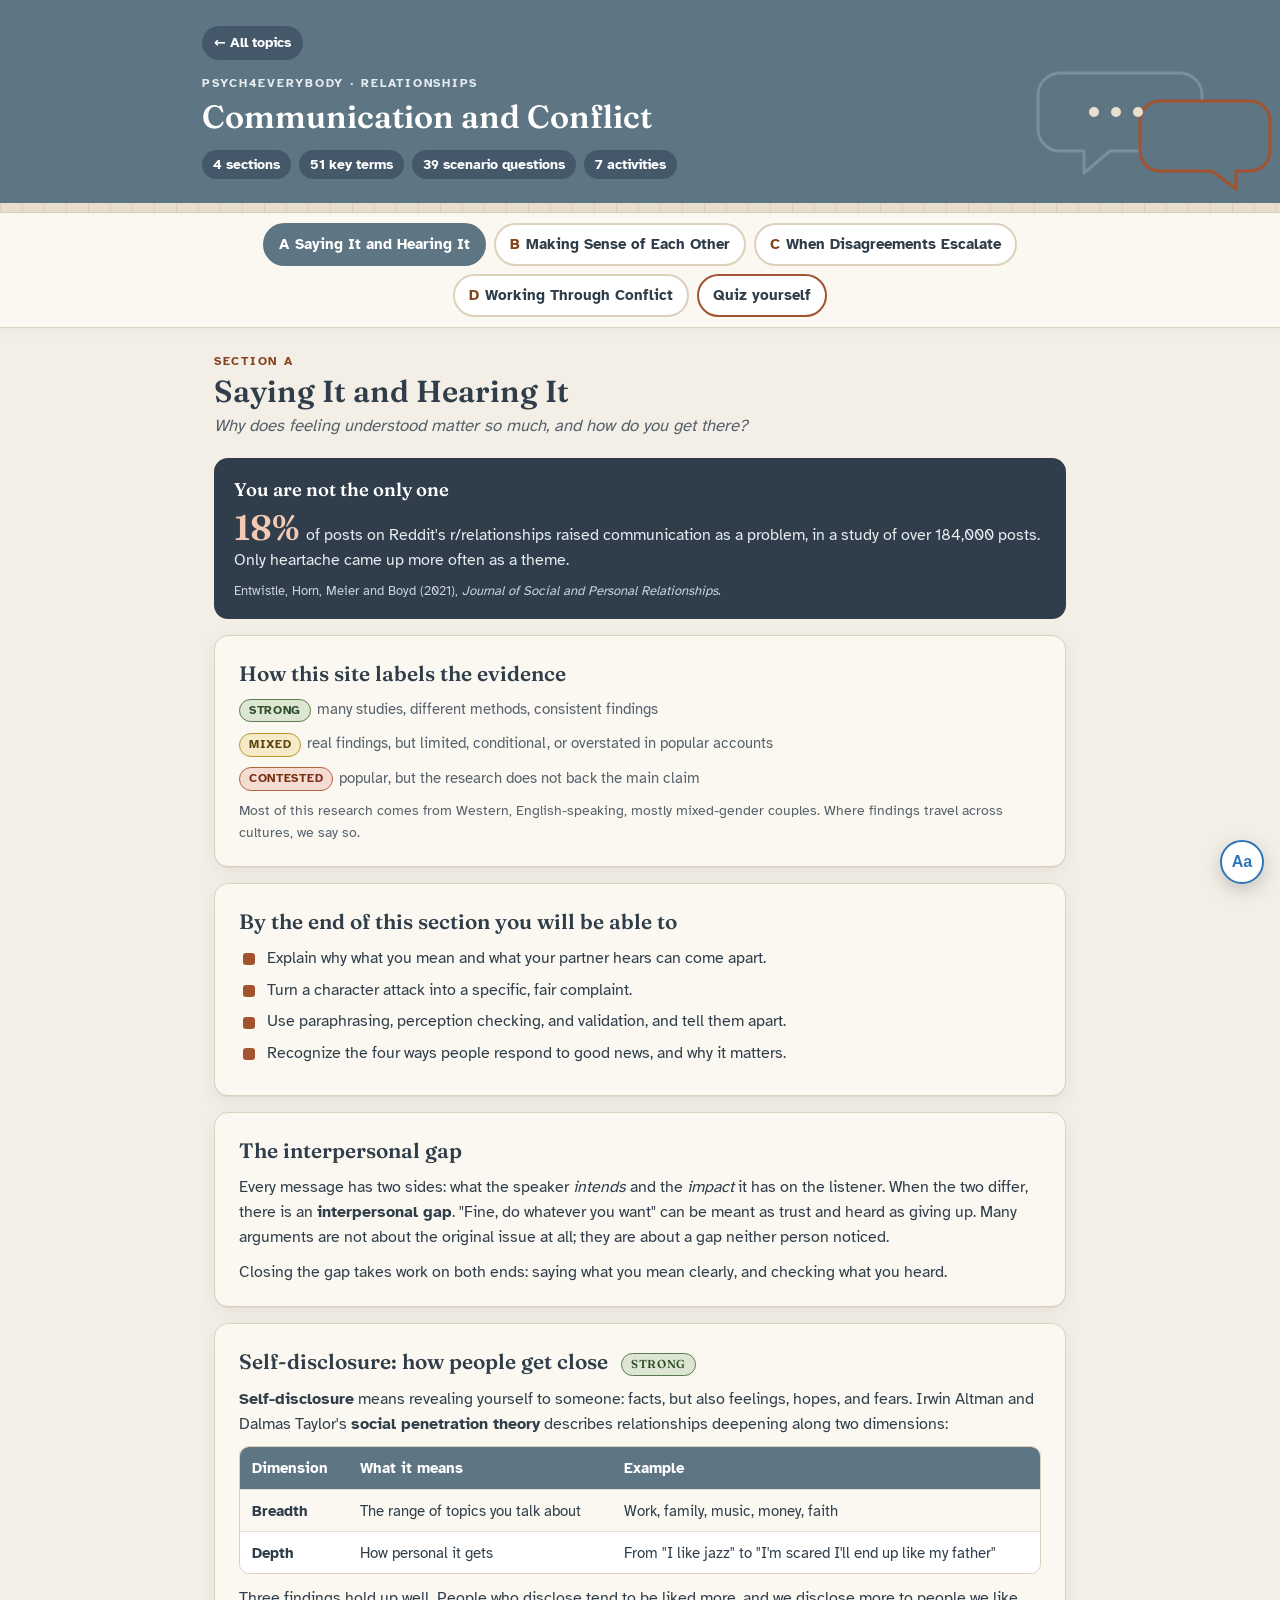
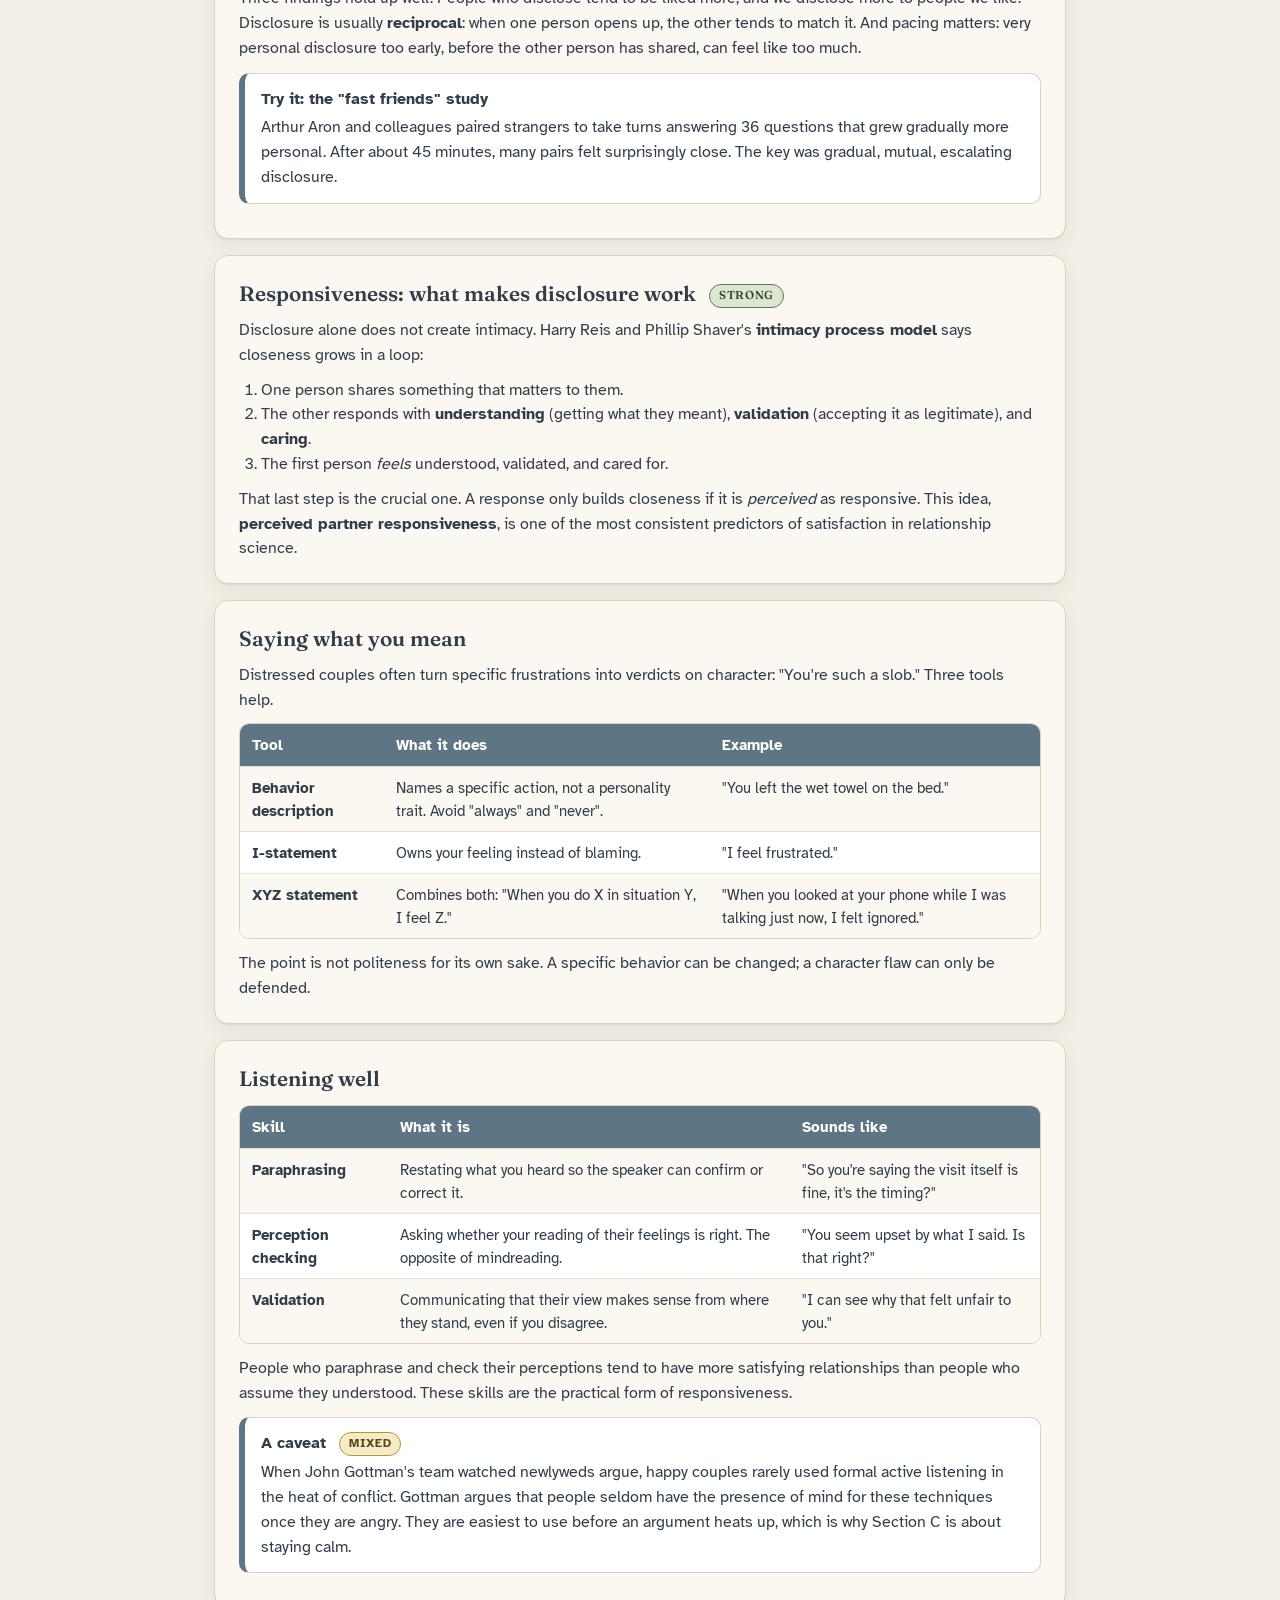
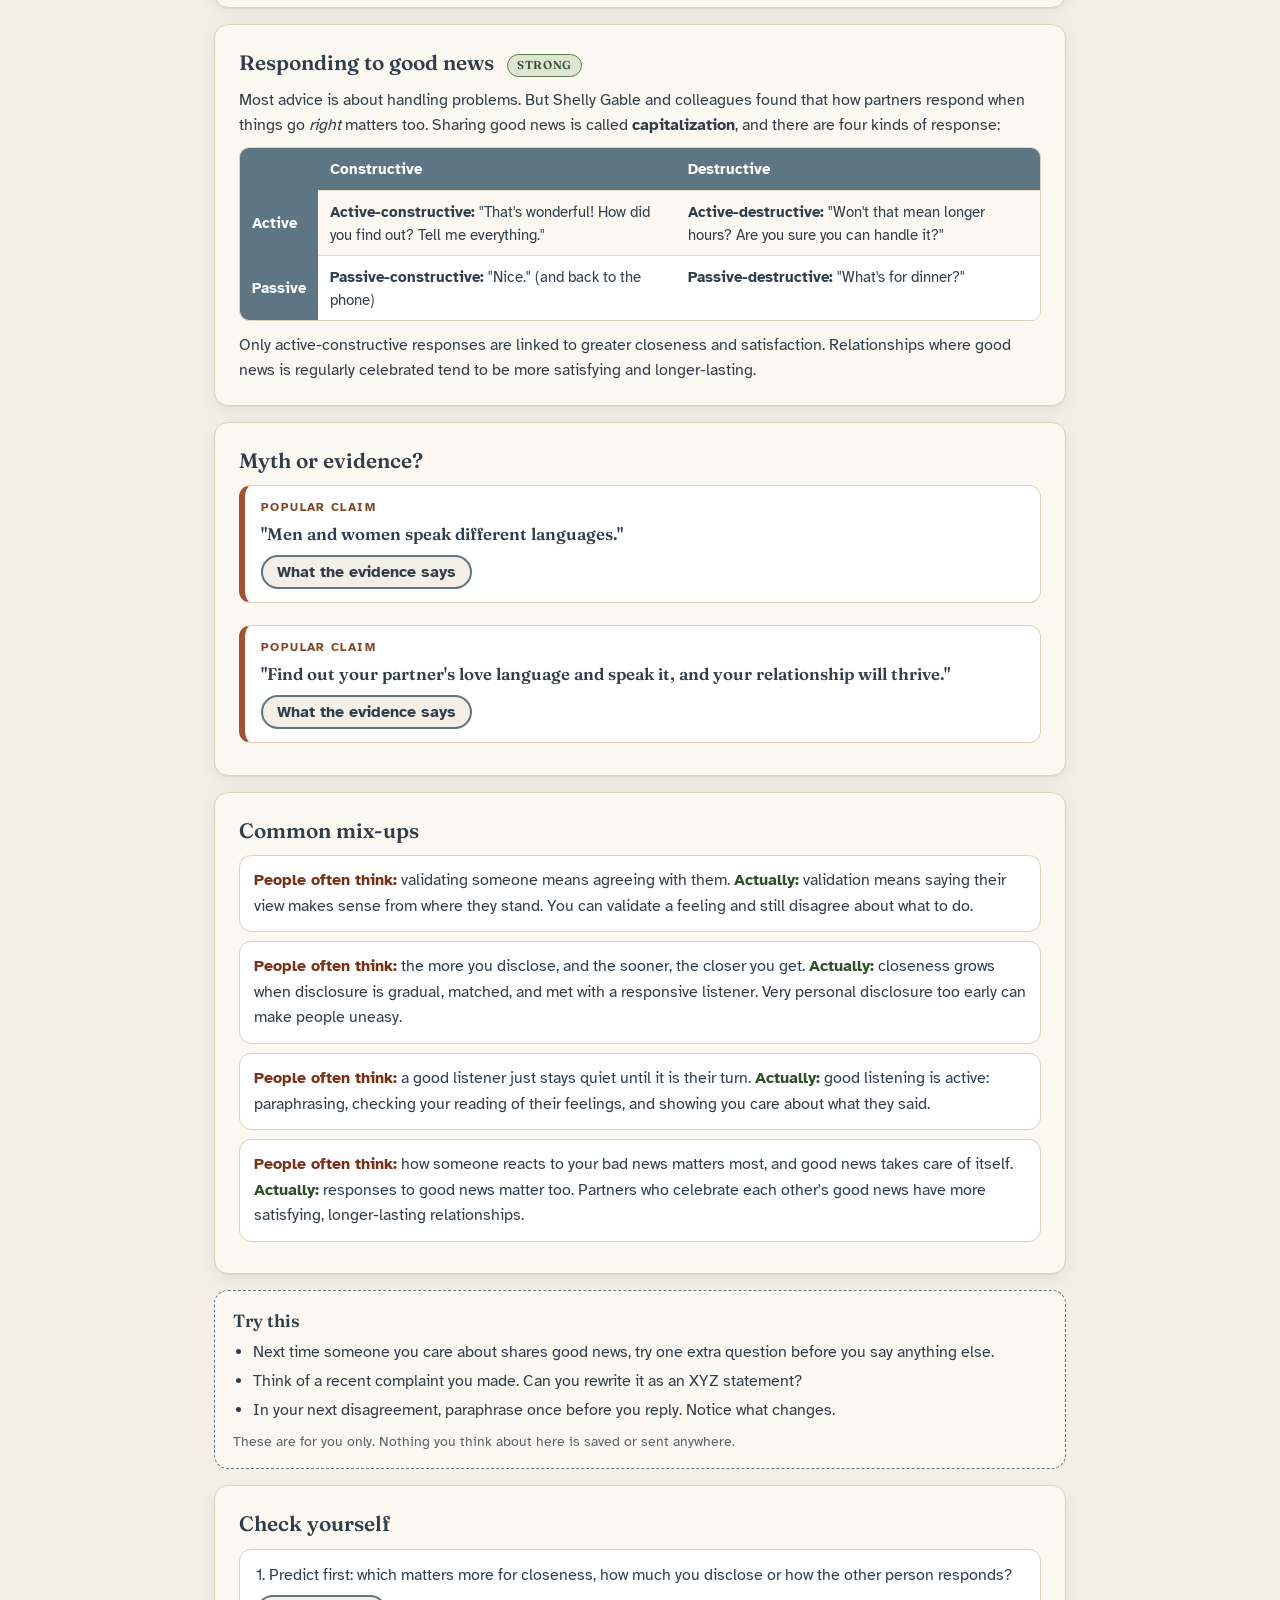
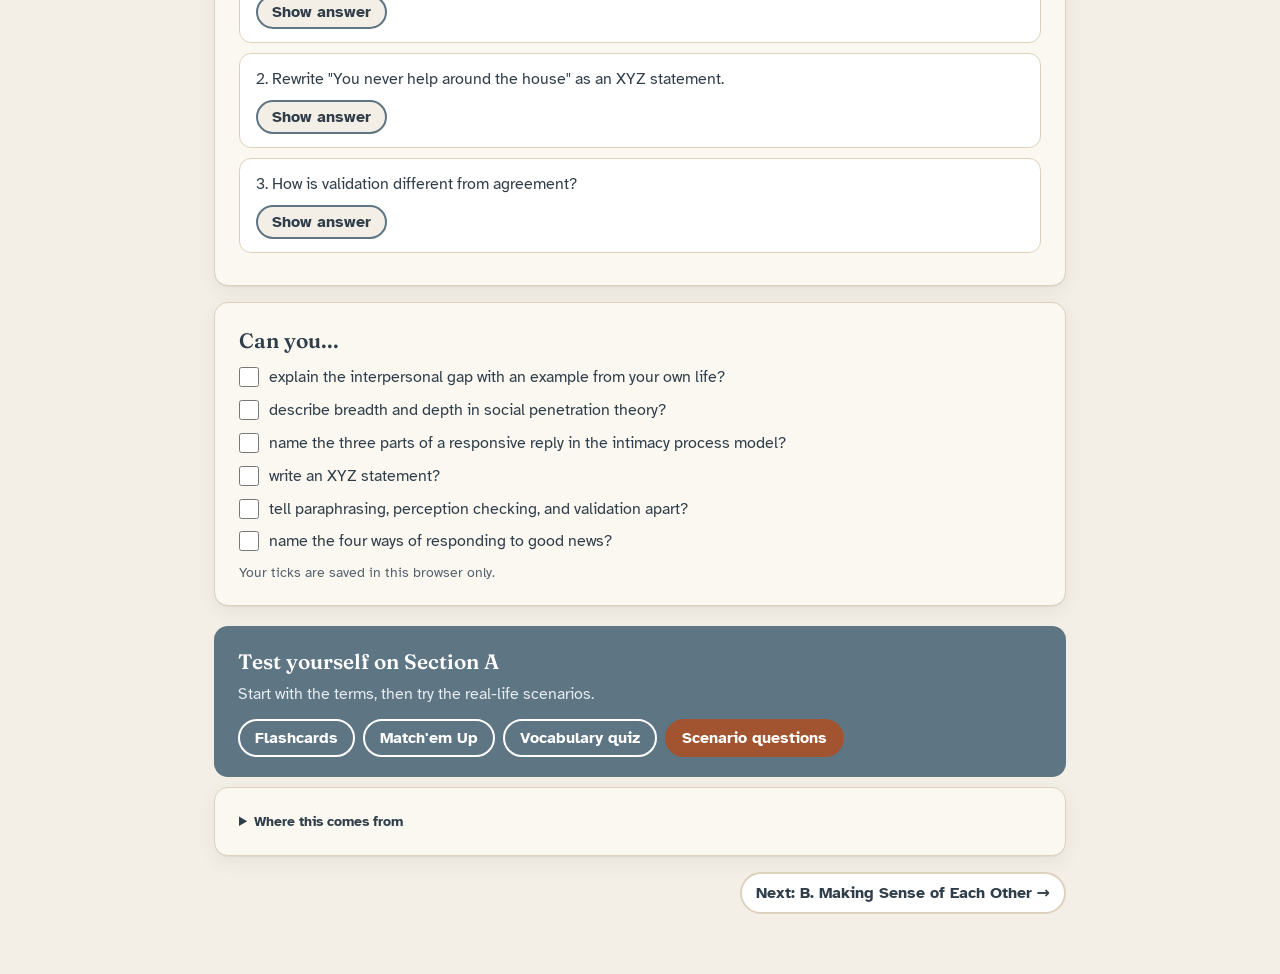
==== communication.html @ 94f9e0c6 "Add Psych4Everybody site with Communication and Conflict unit Standalone relationships site for adul" ====
<!DOCTYPE html>
<html lang="en">
<head>
<meta charset="UTF-8">
<meta name="viewport" content="width=device-width, initial-scale=1.0">
<meta name="robots" content="noindex, nofollow">
<title>Communication and Conflict | Psych4Everybody</title>
<meta name="description" content="Why the same arguments keep happening, and what the research says helps. A free, plain-language guide for adults.">
<link rel="stylesheet" href="assets/style.css">
<link rel="stylesheet" href="assets/dark.css">
<link rel="stylesheet" href="assets/p4e.css">
<script src="assets/settings.js" data-dark></script>
</head>
<body>

<header class="site-header">
  <svg class="bubbles" viewBox="0 0 420 170" preserveAspectRatio="xMaxYMax meet" aria-hidden="true">
    <g fill="none" stroke-width="3" stroke-linejoin="round">
      <path d="M200 40h120a22 22 0 0 1 22 22v34a22 22 0 0 1-22 22h-70l-26 22v-22h-24a22 22 0 0 1-22-22V62a22 22 0 0 1 22-22z" stroke="#7890A0"/>
      <path d="M300 68h90a20 20 0 0 1 20 20v30a20 20 0 0 1-20 20h-14v18l-24-18h-52a20 20 0 0 1-20-20v-30a20 20 0 0 1 20-20z" stroke="#A2532F" fill="#5E7584"/>
    </g>
    <g fill="#E9DFCF"><circle cx="234" cy="79" r="5"/><circle cx="256" cy="79" r="5"/><circle cx="278" cy="79" r="5"/></g>
  </svg>
  <div class="inner">
    <div class="header-links">
      <a class="back-link" href="index.html">&larr; All topics</a>
    </div>
    <div class="eyebrow">Psych4Everybody &middot; Relationships</div>
    <h1>Communication and Conflict</h1>
    <div class="stats" id="stats"></div>
  </div>
</header>
<div class="tile-strip"></div>

<nav class="sec-tabs" aria-label="Communication and Conflict sections">
  <div class="inner">
    <a href="#a"><span class="k">A</span>Saying It and Hearing It</a>
    <a href="#b"><span class="k">B</span>Making Sense of Each Other</a>
    <a href="#c"><span class="k">C</span>When Disagreements Escalate</a>
    <a href="#d"><span class="k">D</span>Working Through Conflict</a>
    <a href="#quiz" class="quiz-tab">Quiz yourself</a>
  </div>
</nav>

<!-- ===================== A. SAYING IT AND HEARING IT ===================== -->
<section class="view" id="view-a">
<div class="notes">
  <div class="sec-head"><div class="tag">Section A</div><h2>Saying It and Hearing It</h2><div class="q">Why does feeling understood matter so much, and how do you get there?</div></div>

  <div class="hook">
    <h3>You are not the only one</h3>
    <p><span class="big">18%</span>of posts on Reddit's r/relationships raised communication as a problem, in a study of over 184,000 posts. Only heartache came up more often as a theme.</p>
    <div class="src">Entwistle, Horn, Meier and Boyd (2021), <i>Journal of Social and Personal Relationships</i>.</div>
  </div>

  <div class="card">
    <h3>How this site labels the evidence</h3>
    <div class="ev-legend">
      <span><span class="ev strong">Strong</span>many studies, different methods, consistent findings</span>
      <span><span class="ev mixed">Mixed</span>real findings, but limited, conditional, or overstated in popular accounts</span>
      <span><span class="ev contested">Contested</span>popular, but the research does not back the main claim</span>
    </div>
    <p class="ev-note">Most of this research comes from Western, English-speaking, mostly mixed-gender couples. Where findings travel across cultures, we say so.</p>
  </div>

  <div class="card">
    <h3>By the end of this section you will be able to</h3>
    <ul class="can-do">
      <li>Explain why what you mean and what your partner hears can come apart.</li>
      <li>Turn a character attack into a specific, fair complaint.</li>
      <li>Use paraphrasing, perception checking, and validation, and tell them apart.</li>
      <li>Recognize the four ways people respond to good news, and why it matters.</li>
    </ul>
  </div>

  <div class="card">
    <h3>The interpersonal gap</h3>
    <p>Every message has two sides: what the speaker <i>intends</i> and the <i>impact</i> it has on the listener. When the two differ, there is an <b>interpersonal gap</b>. "Fine, do whatever you want" can be meant as trust and heard as giving up. Many arguments are not about the original issue at all; they are about a gap neither person noticed.</p>
    <p>Closing the gap takes work on both ends: saying what you mean clearly, and checking what you heard.</p>
  </div>

  <div class="card">
    <h3>Self-disclosure: how people get close <span class="ev strong">Strong</span></h3>
    <p><b>Self-disclosure</b> means revealing yourself to someone: facts, but also feelings, hopes, and fears. Irwin Altman and Dalmas Taylor's <b>social penetration theory</b> describes relationships deepening along two dimensions:</p>
    <div class="table-wrap"><table>
      <tr><th>Dimension</th><th>What it means</th><th>Example</th></tr>
      <tr><td>Breadth</td><td>The range of topics you talk about</td><td>Work, family, music, money, faith</td></tr>
      <tr><td>Depth</td><td>How personal it gets</td><td>From "I like jazz" to "I'm scared I'll end up like my father"</td></tr>
    </table></div>
    <p>Three findings hold up well. People who disclose tend to be liked more, and we disclose more to people we like. Disclosure is usually <b>reciprocal</b>: when one person opens up, the other tends to match it. And pacing matters: very personal disclosure too early, before the other person has shared, can feel like too much.</p>
    <div class="callout"><b class="t">Try it: the "fast friends" study</b>Arthur Aron and colleagues paired strangers to take turns answering 36 questions that grew gradually more personal. After about 45 minutes, many pairs felt surprisingly close. The key was gradual, mutual, escalating disclosure.</div>
  </div>

  <div class="card">
    <h3>Responsiveness: what makes disclosure work <span class="ev strong">Strong</span></h3>
    <p>Disclosure alone does not create intimacy. Harry Reis and Phillip Shaver's <b>intimacy process model</b> says closeness grows in a loop:</p>
    <ol style="margin:8px 0 10px 22px;">
      <li>One person shares something that matters to them.</li>
      <li>The other responds with <b>understanding</b> (getting what they meant), <b>validation</b> (accepting it as legitimate), and <b>caring</b>.</li>
      <li>The first person <i>feels</i> understood, validated, and cared for.</li>
    </ol>
    <p>That last step is the crucial one. A response only builds closeness if it is <i>perceived</i> as responsive. This idea, <b>perceived partner responsiveness</b>, is one of the most consistent predictors of satisfaction in relationship science.</p>
  </div>

  <div class="card">
    <h3>Saying what you mean</h3>
    <p>Distressed couples often turn specific frustrations into verdicts on character: "You're such a slob." Three tools help.</p>
    <div class="table-wrap"><table>
      <tr><th>Tool</th><th>What it does</th><th>Example</th></tr>
      <tr><td>Behavior description</td><td>Names a specific action, not a personality trait. Avoid "always" and "never".</td><td>"You left the wet towel on the bed."</td></tr>
      <tr><td>I-statement</td><td>Owns your feeling instead of blaming.</td><td>"I feel frustrated."</td></tr>
      <tr><td>XYZ statement</td><td>Combines both: "When you do X in situation Y, I feel Z."</td><td>"When you looked at your phone while I was talking just now, I felt ignored."</td></tr>
    </table></div>
    <p>The point is not politeness for its own sake. A specific behavior can be changed; a character flaw can only be defended.</p>
  </div>

  <div class="card">
    <h3>Listening well</h3>
    <div class="table-wrap"><table>
      <tr><th>Skill</th><th>What it is</th><th>Sounds like</th></tr>
      <tr><td>Paraphrasing</td><td>Restating what you heard so the speaker can confirm or correct it.</td><td>"So you're saying the visit itself is fine, it's the timing?"</td></tr>
      <tr><td>Perception checking</td><td>Asking whether your reading of their feelings is right. The opposite of mindreading.</td><td>"You seem upset by what I said. Is that right?"</td></tr>
      <tr><td>Validation</td><td>Communicating that their view makes sense from where they stand, even if you disagree.</td><td>"I can see why that felt unfair to you."</td></tr>
    </table></div>
    <p>People who paraphrase and check their perceptions tend to have more satisfying relationships than people who assume they understood. These skills are the practical form of responsiveness.</p>
    <div class="callout"><b class="t">A caveat <span class="ev mixed">Mixed</span></b>When John Gottman's team watched newlyweds argue, happy couples rarely used formal active listening in the heat of conflict. Gottman argues that people seldom have the presence of mind for these techniques once they are angry. They are easiest to use before an argument heats up, which is why Section C is about staying calm.</div>
  </div>

  <div class="card">
    <h3>Responding to good news <span class="ev strong">Strong</span></h3>
    <p>Most advice is about handling problems. But Shelly Gable and colleagues found that how partners respond when things go <i>right</i> matters too. Sharing good news is called <b>capitalization</b>, and there are four kinds of response:</p>
    <div class="table-wrap"><table>
      <tr><th></th><th>Constructive</th><th>Destructive</th></tr>
      <tr><th>Active</th><td><b>Active-constructive:</b> "That's wonderful! How did you find out? Tell me everything."</td><td><b>Active-destructive:</b> "Won't that mean longer hours? Are you sure you can handle it?"</td></tr>
      <tr><th>Passive</th><td><b>Passive-constructive:</b> "Nice." (and back to the phone)</td><td><b>Passive-destructive:</b> "What's for dinner?"</td></tr>
    </table></div>
    <p>Only active-constructive responses are linked to greater closeness and satisfaction. Relationships where good news is regularly celebrated tend to be more satisfying and longer-lasting.</p>
  </div>

  <div class="card">
    <h3>Myth or evidence?</h3>
    <div class="myths">
      <div class="check-q myth"><p class="claim">"Men and women speak different languages."</p><button class="reveal-btn" aria-expanded="false">What the evidence says</button><div class="check-a"><span class="ev contested">Contested</span> Some average differences exist; for example, women on average talk somewhat more about feelings in their friendships. But the differences are small and the overlap is huge. When researchers asked men and women what counts as good emotional support, they largely agreed. The "different cultures" idea makes for good books but exaggerates the gap.</div></div>
      <div class="check-q myth"><p class="claim">"Find out your partner's love language and speak it, and your relationship will thrive."</p><button class="reveal-btn" aria-expanded="false">What the evidence says</button><div class="check-a"><span class="ev contested">Contested</span> A 2024 review by Emily Impett, Gideon Park, and Amy Muise found little support for the core claims: that people have one primary love language, that there are exactly five, or that couples who "match" are happier. When people rate each kind of expression separately, they value nearly all of them. The authors suggest love is less like a language and more like a balanced diet: most people need a bit of everything. The book's useful kernel, that partners should notice and respond to each other's needs, is simply responsiveness.</div></div>
    </div>
  </div>

  <div class="card"><h3>Common mix-ups</h3><div class="mixups" data-sec="A"></div></div>

  <div class="reflect">
    <h3>Try this</h3>
    <ul>
      <li>Next time someone you care about shares good news, try one extra question before you say anything else.</li>
      <li>Think of a recent complaint you made. Can you rewrite it as an XYZ statement?</li>
      <li>In your next disagreement, paraphrase once before you reply. Notice what changes.</li>
    </ul>
    <p class="small">These are for you only. Nothing you think about here is saved or sent anywhere.</p>
  </div>

  <div class="card">
    <h3>Check yourself</h3>
    <div class="check-q"><p>1. Predict first: which matters more for closeness, how much you disclose or how the other person responds?</p><button class="reveal-btn" aria-expanded="false">Show answer</button><div class="check-a">The response, and specifically whether you perceive it as understanding, validating, and caring. Disclosure starts the loop, but responsiveness is what builds intimacy.</div></div>
    <div class="check-q"><p>2. Rewrite "You never help around the house" as an XYZ statement.</p><button class="reveal-btn" aria-expanded="false">Show answer</button><div class="check-a">For example: "When you went to watch TV right after dinner tonight (X, Y), I felt like I was left to clean up alone (Z)." It names one behavior in one situation, drops "never", and owns the feeling.</div></div>
    <div class="check-q"><p>3. How is validation different from agreement?</p><button class="reveal-btn" aria-expanded="false">Show answer</button><div class="check-a">Validation says "your feeling makes sense from where you stand." Agreement says "you're right." You can validate someone's frustration about a decision and still think the decision was correct.</div></div>
  </div>

  <div class="card">
    <h3>Can you...</h3>
    <ul class="checklist" data-key="comm-a">
      <li><label><input type="checkbox">explain the interpersonal gap with an example from your own life?</label></li>
      <li><label><input type="checkbox">describe breadth and depth in social penetration theory?</label></li>
      <li><label><input type="checkbox">name the three parts of a responsive reply in the intimacy process model?</label></li>
      <li><label><input type="checkbox">write an XYZ statement?</label></li>
      <li><label><input type="checkbox">tell paraphrasing, perception checking, and validation apart?</label></li>
      <li><label><input type="checkbox">name the four ways of responding to good news?</label></li>
    </ul>
    <div class="check-meta">Your ticks are saved in this browser only.</div>
  </div>

  <div class="test-yourself">
    <h3>Test yourself on Section A</h3>
    <p>Start with the terms, then try the real-life scenarios.</p>
    <div class="btns"><button data-quiz="A:flash">Flashcards</button><button data-quiz="A:match">Match'em Up</button><button data-quiz="A:mcq">Vocabulary quiz</button><button class="primary" data-quiz="A:practice">Scenario questions</button></div>
  </div>

  <div class="card">
    <details class="sources"><summary>Where this comes from</summary>
      <ul>
        <li>Miller, R. S. (2022). <i>Intimate Relationships</i> (9th ed.), chapter 5. McGraw Hill.</li>
        <li>Altman, I., &amp; Taylor, D. A. (1973). <i>Social Penetration: The Development of Interpersonal Relationships</i>. Holt, Rinehart &amp; Winston.</li>
        <li>Aron, A., et al. (1997). The experimental generation of interpersonal closeness. <i>Personality and Social Psychology Bulletin, 23</i>(4), 363–377.</li>
        <li>Collins, N. L., &amp; Miller, L. C. (1994). Self-disclosure and liking: A meta-analytic review. <i>Psychological Bulletin, 116</i>(3), 457–475.</li>
        <li>Entwistle, C., Horn, A. B., Meier, T., &amp; Boyd, R. L. (2021). Dirty laundry: The nature and substance of seeking relationship help from strangers online. <i>Journal of Social and Personal Relationships, 38</i>(12), 3472–3496.</li>
        <li>Gable, S. L., Reis, H. T., Impett, E. A., &amp; Asher, E. R. (2004). What do you do when things go right? <i>Journal of Personality and Social Psychology, 87</i>(2), 228–245.</li>
        <li>Impett, E. A., Park, G., &amp; Muise, A. (2024). Popular psychology through a scientific lens: Evaluating love languages from a relationship science perspective. <i>Current Directions in Psychological Science</i>. https://doi.org/10.1177/09637214231217663</li>
        <li>MacGeorge, E. L., et al. (2004). The myth of gender cultures: Similarities outweigh differences in men's and women's provision of and responses to supportive communication. <i>Sex Roles, 50</i>, 143–175.</li>
        <li>Reis, H. T., &amp; Shaver, P. (1988). Intimacy as an interpersonal process. In S. Duck (Ed.), <i>Handbook of Personal Relationships</i>. Wiley.</li>
      </ul>
    </details>
  </div>
  <div class="next-sec"><span></span><a href="#b">Next: B. Making Sense of Each Other &rarr;</a></div>
</div>
</section>

<!-- ===================== B. MAKING SENSE OF EACH OTHER ===================== -->
<section class="view" id="view-b" hidden>
<div class="notes">
  <div class="sec-head"><div class="tag">Section B</div><h2>Making Sense of Each Other</h2><div class="q">Why can the same action feel loving to one person and insulting to another?</div></div>

  <div class="card">
    <h3>By the end of this section you will be able to</h3>
    <ul class="can-do">
      <li>Tell relationship-enhancing attributions from distress-maintaining ones.</li>
      <li>Explain why couples end up arguing about <i>what happened</i>.</li>
      <li>Describe how general feelings and memory filter what partners see.</li>
      <li>Explain when giving a partner the benefit of the doubt helps, and when it backfires.</li>
    </ul>
  </div>

  <div class="card">
    <h3>Two ways of explaining a partner <span class="ev strong">Strong</span></h3>
    <p>We do not just see what a partner does; we explain it. These explanations, called <b>attributions</b>, shape how we feel about what happened. Research by Thomas Bradbury, Frank Fincham, and others finds that happy and unhappy couples explain the same behavior in opposite ways.</p>
    <div class="table-wrap"><table>
      <tr><th></th><th>Partner does something kind</th><th>Partner does something hurtful</th></tr>
      <tr><th>Relationship-enhancing<br>(happier couples)</th><td>"That's so like her." Deliberate, typical, a sign of her character.</td><td>"He's exhausted this week." Accidental, unusual, caused by circumstances.</td></tr>
      <tr><th>Distress-maintaining<br>(unhappier couples)</th><td>"She only did that because she wants something." A fluke, or calculated.</td><td>"Typical. He just doesn't care." Deliberate, typical, a sign of his character.</td></tr>
    </table></div>
    <p>The distress-maintaining pattern is a trap: when kindness looks accidental and hurt looks deliberate, nothing a partner does can raise satisfaction. Longitudinal studies suggest these attributions don't just reflect unhappiness; they predict it getting worse later.</p>
    <div class="callout"><b class="t">Where these habits come from</b>People with secure attachment tend to make generous attributions. People high in anxiety about abandonment tend to be more pessimistic. Repeated disappointment can also push anyone toward the distress-maintaining pattern over time.</div>
  </div>

  <div class="card">
    <h3>Why couples fight about what happened</h3>
    <p>Two biases from general social psychology show up constantly in couples:</p>
    <div class="table-wrap"><table>
      <tr><th>Bias</th><th>In a couple</th></tr>
      <tr><td>Actor-observer effect</td><td>"I snapped because you ignored me all evening" (my situation) versus "You snapped because you're short-tempered" (your character).</td></tr>
      <tr><td>Self-serving bias</td><td>Each partner sees their own share of the problem as smaller, and their own contribution to the good times as larger.</td></tr>
    </table></div>
    <p>The result is <b>attributional conflict</b>: partners stop arguing about the dishes and start arguing about whose account of the dishes is true. Recognizing this can be a relief. Two people can remember the same evening differently without either one lying.</p>
  </div>

  <div class="card">
    <h3>Mindreading</h3>
    <p><b>Mindreading</b> means assuming you know what your partner thinks or feels without checking. It runs both ways: "I know you're angry" (reading their mind), and "If you loved me, you'd know what I need" (expecting them to read yours). Even partners who know each other very well regularly misread each other. Perception checking from Section A is the antidote.</p>
  </div>

  <div class="card">
    <h3>Feelings that filter behavior</h3>
    <p>Robert Weiss suggested that partners' overall feelings can override what is actually happening, a process called <b>sentiment override</b>.</p>
    <ul style="margin:6px 0 10px 22px;">
      <li><b>Positive sentiment override:</b> warmth toward a partner leads you to read their neutral or slightly negative behavior charitably. A curt reply is "a bad day".</li>
      <li><b>Negative sentiment override:</b> resentment leads you to read even neutral or kind behavior as negative. A thoughtful gesture is "trying to make up for something".</li>
    </ul>
    <p>Memory works the same way. Memories are <b>reconstructive</b>: we revise them in light of what we know and feel now. Partners whose relationship is failing tend to underestimate how happy they used to be, so the past seems to "prove" it was never good.</p>
  </div>

  <div class="card">
    <h3>When generosity backfires <span class="ev mixed">Mixed</span></h3>
    <p>So should you always give your partner the benefit of the doubt? Not quite. James McNulty and colleagues followed newlyweds over four years. Spouses who thought generously about their partner's faults did well when the problems were <i>minor</i>. When the problems were <i>serious</i>, the same generous thinking predicted worse outcomes, probably because it kept them from addressing what needed to change.</p>
    <p>The lesson is not "be cynical". It is: be generous about occasional, small lapses, and be honest about serious or repeated ones.</p>
  </div>

  <div class="card">
    <h3>Myth or evidence?</h3>
    <div class="myths">
      <div class="check-q myth"><p class="claim">"Happy couples see each other as they really are."</p><button class="reveal-btn" aria-expanded="false">What the evidence says</button><div class="check-a"><span class="ev contested">Contested</span> Both happy and unhappy couples are biased, just in opposite directions. Happy partners tend to idealize each other somewhat, and that mild idealization is linked to better outcomes. Accuracy and happiness are not the same thing.</div></div>
      <div class="check-q myth"><p class="claim">"If they really loved me, I wouldn't have to tell them what I need."</p><button class="reveal-btn" aria-expanded="false">What the evidence says</button><div class="check-a"><span class="ev contested">Contested</span> This is mindreading in reverse. Love does not give people access to each other's minds, and treating a failure to guess as proof of not caring sets up repeated disappointment. Saying what you need is more reliable, and more fair.</div></div>
    </div>
  </div>

  <div class="card"><h3>Common mix-ups</h3><div class="mixups" data-sec="B"></div></div>

  <div class="reflect">
    <h3>Try this</h3>
    <ul>
      <li>Think of something a partner, friend, or family member did recently that annoyed you. Write down your explanation for it. Then write two other possible explanations.</li>
      <li>Think of a recent kind thing they did. Did you credit it to them, or explain it away?</li>
    </ul>
    <p class="small">These are for you only. Nothing is saved or sent.</p>
  </div>

  <div class="card">
    <h3>Check yourself</h3>
    <div class="check-q"><p>1. Predict first: do distress-maintaining attributions simply reflect an unhappy relationship, or can they make it worse?</p><button class="reveal-btn" aria-expanded="false">Show answer</button><div class="check-a">Both. Longitudinal studies find that these attributions predict later declines in satisfaction, beyond how satisfied people were to begin with. They are a cause as well as a symptom.</div></div>
    <div class="check-q"><p>2. Your partner is late to dinner. Give one relationship-enhancing and one distress-maintaining explanation.</p><button class="reveal-btn" aria-expanded="false">Show answer</button><div class="check-a">Relationship-enhancing: "Traffic must be awful; this isn't like him." Distress-maintaining: "Typical. My time just doesn't matter to him."</div></div>
    <div class="check-q"><p>3. When does giving a partner the benefit of the doubt stop helping?</p><button class="reveal-btn" aria-expanded="false">Show answer</button><div class="check-a">When the problems are serious or keep repeating. Generous explanations then make it easier to avoid dealing with something that needs to change.</div></div>
  </div>

  <div class="card">
    <h3>Can you...</h3>
    <ul class="checklist" data-key="comm-b">
      <li><label><input type="checkbox">describe relationship-enhancing and distress-maintaining attributions for both kind and hurtful acts?</label></li>
      <li><label><input type="checkbox">explain attributional conflict using the actor-observer effect?</label></li>
      <li><label><input type="checkbox">explain mindreading in both directions?</label></li>
      <li><label><input type="checkbox">describe positive and negative sentiment override?</label></li>
      <li><label><input type="checkbox">explain when benevolent thinking about a partner's faults helps and when it hurts?</label></li>
    </ul>
    <div class="check-meta">Your ticks are saved in this browser only.</div>
  </div>

  <div class="test-yourself">
    <h3>Test yourself on Section B</h3>
    <p>Start with the terms, then try the real-life scenarios.</p>
    <div class="btns"><button data-quiz="B:flash">Flashcards</button><button data-quiz="B:match">Match'em Up</button><button data-quiz="B:mcq">Vocabulary quiz</button><button class="primary" data-quiz="B:practice">Scenario questions</button></div>
  </div>

  <div class="card">
    <details class="sources"><summary>Where this comes from</summary>
      <ul>
        <li>Miller, R. S. (2022). <i>Intimate Relationships</i> (9th ed.), chapter 4. McGraw Hill.</li>
        <li>Erber, R., &amp; Erber, M. W. (2024). <i>Intimate Relationships: Issues, Theories, and Research</i> (4th ed.). Routledge.</li>
        <li>Bradbury, T. N., &amp; Fincham, F. D. (1990). Attributions in marriage: Review and critique. <i>Psychological Bulletin, 107</i>(1), 3–33.</li>
        <li>Karney, B. R., &amp; Bradbury, T. N. (2000). Attributions in marriage: State or trait? A growth curve analysis. <i>Journal of Personality and Social Psychology, 78</i>(2), 295–309.</li>
        <li>McNulty, J. K., O'Mara, E. M., &amp; Karney, B. R. (2008). Benevolent cognitions as a strategy of relationship maintenance. <i>Journal of Personality and Social Psychology, 94</i>(4), 631–646.</li>
        <li>Murray, S. L., Holmes, J. G., &amp; Griffin, D. W. (1996). The benefits of positive illusions: Idealization and the construction of satisfaction in close relationships. <i>Journal of Personality and Social Psychology, 70</i>(1), 79–98.</li>
        <li>Weiss, R. L. (1980). Strategic behavioral marital therapy: Toward a model for assessment and intervention. <i>Advances in Family Intervention, Assessment and Theory, 1</i>, 229–271.</li>
      </ul>
    </details>
  </div>
  <div class="next-sec"><a href="#a">&larr; A. Saying It and Hearing It</a><a href="#c">Next: C. When Disagreements Escalate &rarr;</a></div>
</div>
</section>

<!-- ===================== C. WHEN DISAGREEMENTS ESCALATE ===================== -->
<section class="view" id="view-c" hidden>
<div class="notes">
  <div class="sec-head"><div class="tag">Section C</div><h2>When Disagreements Escalate</h2><div class="q">What turns a disagreement into a fight, and why do the same fights keep happening?</div></div>

  <div class="card">
    <h3>By the end of this section you will be able to</h3>
    <ul class="can-do">
      <li>Name the four common triggers of conflict.</li>
      <li>Spot kitchen-sinking, cross-complaining, and yes-butting.</li>
      <li>Identify Gottman's four horsemen, and say which is most damaging.</li>
      <li>Explain flooding and the demand-withdraw pattern, and what helps with each.</li>
      <li>Weigh popular claims about conflict against the evidence.</li>
    </ul>
  </div>

  <div class="card">
    <h3>Conflict is normal</h3>
    <p><b>Interpersonal conflict</b> happens whenever one person's wishes get in the way of another's, so it is unavoidable in any close relationship. In one diary study, dating couples reported about 2.3 conflicts a week. The question is not whether couples disagree, but how.</p>
    <h4>What starts conflicts</h4>
    <div class="table-wrap"><table>
      <tr><th>Trigger</th><th>Example</th></tr>
      <tr><td>Criticism</td><td>A comment, or even a look, that feels like disapproval.</td></tr>
      <tr><td>Illegitimate demands</td><td>A request that seems unfair: "Cancel your plans and drive me to the airport."</td></tr>
      <tr><td>Rebuffs</td><td>Reaching out for attention or affection and being ignored.</td></tr>
      <tr><td>Cumulative annoyances</td><td>The hundredth wet towel, which suddenly is not small any more.</td></tr>
    </table></div>
  </div>

  <div class="card">
    <h3>How arguments go wrong</h3>
    <div class="table-wrap"><table>
      <tr><th>Pattern</th><th>What it looks like</th></tr>
      <tr><td>Kitchen-sinking</td><td>Piling on every complaint at once, so the original, solvable problem gets buried.</td></tr>
      <tr><td>Cross-complaining</td><td>"I hate it when you leave dishes in the sink." "Well, I hate it when you leave clothes on the floor."</td></tr>
      <tr><td>Yes-butting</td><td>"Yes, we could try that, but it won't work because..." Every suggestion gets shot down.</td></tr>
      <tr><td>Negative affect reciprocity</td><td>Each partner answers the other's irritation with a bit more irritation, and the exchange spirals.</td></tr>
    </table></div>
    <p>Happy couples fall into these cycles too. The difference is that they get out of them faster.</p>
  </div>

  <div class="card">
    <h3>Gottman's four horsemen <span class="ev strong">Strong</span></h3>
    <p>John Gottman spent decades observing couples in his lab. He named four behaviors that predicted unhappiness and divorce, borrowing the "four horsemen of the apocalypse" to show how seriously he took them.</p>
    <div class="table-wrap"><table>
      <tr><th>Horseman</th><th>What it is</th><th>Example</th><th>What to do instead</th></tr>
      <tr><td>Criticism</td><td>Attacking character, not behavior</td><td>"You're so selfish."</td><td>Complain about a specific behavior (an XYZ statement).</td></tr>
      <tr><td>Contempt</td><td>Mockery, sarcasm, eye-rolling, disgust</td><td>"Wow, you emptied the dishwasher. Should we throw you a parade?"</td><td>Express appreciation regularly, and describe your own feelings.</td></tr>
      <tr><td>Defensiveness</td><td>Excuses and counter-attacks</td><td>"It's not my fault. You're the one who..."</td><td>Take responsibility for even part of the problem.</td></tr>
      <tr><td>Stonewalling</td><td>Shutting down, icy silence</td><td>Turning away and refusing to respond.</td><td>Ask for a break, calm down, and come back.</td></tr>
    </table></div>
    <p><b>Contempt</b> is the most corrosive. It communicates that you see your partner as beneath you.</p>
    <div class="callout"><b class="t">It gets under your skin</b>Hostile conflict raises heart rate, blood pressure, and stress hormones, and can weaken immune function. In one study, people with ongoing conflict at home were about two and a half times more likely to catch a cold when exposed to the virus in a lab.</div>
  </div>

  <div class="card">
    <h3>Flooding</h3>
    <p><b>Flooding</b> happens when emotion and physical arousal become so intense that, for a while, you cannot think straight. Flooded people lose their sense of humor, cannot take in new information, and tend to repeat their own position louder. At that point, more talking rarely helps.</p>
    <p>The recommended response is a time-out: say you need a break, calm down away from each other, and agree when you will come back to it. Gottman's clinical advice is to take at least 20 minutes and to do something genuinely calming, not rehearse the argument. Securely attached people tend to have milder physical reactions to conflict and recover faster.</p>
  </div>

  <div class="card">
    <h3>Demand and withdraw <span class="ev strong">Strong</span></h3>
    <p>In the <b>demand-withdraw pattern</b>, one partner presses for change with complaints and requests, and the other avoids: changing the subject, going quiet, leaving the room. It keeps itself going. The more one pushes, the more the other retreats, and the more they retreat, the harder the first one pushes.</p>
    <p>In mixed-gender couples, women are more often the demanders, a pattern Andrew Christensen and colleagues found in Brazil, Italy, Taiwan, and the United States. But gender is not the whole story. When couples discuss a change the man wants, men tend to demand. Whoever wants the change tends to push, and whoever benefits from things as they are tends to withdraw. This fits the <b>social structure hypothesis</b>: power shapes who has a reason to avoid the topic.</p>
  </div>

  <div class="card">
    <h3>Different ways to fight well <span class="ev mixed">Mixed</span></h3>
    <p>Gottman identified three styles of conflict in stable couples:</p>
    <div class="table-wrap"><table>
      <tr><th>Style</th><th>What it looks like</th></tr>
      <tr><td>Validating</td><td>Calm, respectful, "let's talk it through".</td></tr>
      <tr><td>Volatile</td><td>Loud, passionate arguments, balanced by lots of humor and affection.</td></tr>
      <tr><td>Avoiding</td><td>Rarely confronting differences; agreeing to disagree.</td></tr>
    </table></div>
    <p>What marked the unstable, <b>hostile</b> couples was not their style but the balance. In stable couples, positive moments during conflict (humor, affection, interest) outnumbered negative ones by roughly five to one.</p>
    <p class="ev-note">Why "Mixed": the couple types and the idea that positivity must far outweigh negativity are useful and well known. But they come largely from one research program, and the exact 5:1 figure should be treated as a rough guide, not a law.</p>
  </div>

  <div class="card">
    <h3>Myth or evidence?</h3>
    <div class="myths">
      <div class="check-q myth"><p class="claim">"Let it all out. Venting your anger gets it out of your system."</p><button class="reveal-btn" aria-expanded="false">What the evidence says</button><div class="check-a"><span class="ev contested">Contested</span> Brad Bushman had angry participants hit a punching bag while thinking about the person who had provoked them. Compared with doing nothing, venting made them angrier and more aggressive afterwards. Anger is not steam that needs releasing. Calming down works better.</div></div>
      <div class="check-q myth"><p class="claim">"A psychologist can predict divorce with over 90% accuracy from a short conversation."</p><button class="reveal-btn" aria-expanded="false">What the evidence says</button><div class="check-a"><span class="ev mixed">Mixed</span> The patterns are real: contempt, criticism, defensiveness, and stonewalling are reliably linked to unhappiness and divorce. But the headline accuracy figures came from small samples. Richard Heyman and Amy Smith Slep showed that when a model is built and tested on the same couples, its accuracy can look far better than it would be for new couples. Take the patterns seriously; take the percentages with caution.</div></div>
      <div class="check-q myth"><p class="claim">"Happy couples don't fight."</p><button class="reveal-btn" aria-expanded="false">What the evidence says</button><div class="check-a"><span class="ev contested">Contested</span> Conflict is a normal part of close relationships, and some very stable couples argue loudly and often. What matters more is how couples fight: whether contempt creeps in, and whether warmth outweighs the negativity.</div></div>
    </div>
  </div>

  <div class="card"><h3>Common mix-ups</h3><div class="mixups" data-sec="C"></div></div>

  <div class="reflect">
    <h3>Try this</h3>
    <ul>
      <li>Think of an argument that keeps coming back. Which trigger usually starts it?</li>
      <li>Which horseman do you reach for first when you are hurt? Most people have a favorite.</li>
      <li>If you tend to flood, agree on a "time-out" signal with your partner before the next argument, not during it.</li>
    </ul>
    <p class="small">These are for you only. Nothing is saved or sent.</p>
  </div>

  <div class="card">
    <h3>Check yourself</h3>
    <div class="check-q"><p>1. What is the difference between a complaint and Gottman's "criticism"?</p><button class="reveal-btn" aria-expanded="false">Show answer</button><div class="check-a">A complaint is about a specific behavior ("You didn't call when you were going to be late"). Criticism attacks the person's character ("You never think about anyone but yourself").</div></div>
    <div class="check-q"><p>2. Predict first: in a mixed-gender couple, who will usually be the demander when the man wants something to change?</p><button class="reveal-btn" aria-expanded="false">Show answer</button><div class="check-a">Usually the man. Women are more often demanders overall, largely because they more often raise relationship issues, but whoever wants the change tends to be the one who presses.</div></div>
    <div class="check-q"><p>3. Why is "just keep talking until it's resolved" bad advice when someone is flooded?</p><button class="reveal-btn" aria-expanded="false">Show answer</button><div class="check-a">A flooded person cannot think clearly, listen, or problem-solve. Continuing usually escalates things. A break to calm down, with an agreed time to return, gives the conversation a real chance.</div></div>
  </div>

  <div class="card">
    <h3>Can you...</h3>
    <ul class="checklist" data-key="comm-c">
      <li><label><input type="checkbox">name the four common triggers of conflict?</label></li>
      <li><label><input type="checkbox">recognize kitchen-sinking, cross-complaining, and yes-butting?</label></li>
      <li><label><input type="checkbox">name the four horsemen and an alternative to each?</label></li>
      <li><label><input type="checkbox">explain flooding and why a time-out helps?</label></li>
      <li><label><input type="checkbox">explain the demand-withdraw pattern, including the role of who wants change?</label></li>
      <li><label><input type="checkbox">explain why divorce-prediction percentages should be read with caution?</label></li>
    </ul>
    <div class="check-meta">Your ticks are saved in this browser only.</div>
  </div>

  <div class="test-yourself">
    <h3>Test yourself on Section C</h3>
    <p>Start with the terms, then try the real-life scenarios.</p>
    <div class="btns"><button data-quiz="C:flash">Flashcards</button><button data-quiz="C:match">Match'em Up</button><button data-quiz="C:mcq">Vocabulary quiz</button><button class="primary" data-quiz="C:practice">Scenario questions</button></div>
  </div>

  <div class="card">
    <details class="sources"><summary>Where this comes from</summary>
      <ul>
        <li>Miller, R. S. (2022). <i>Intimate Relationships</i> (9th ed.), chapters 5 and 11. McGraw Hill.</li>
        <li>Erber, R., &amp; Erber, M. W. (2024). <i>Intimate Relationships: Issues, Theories, and Research</i> (4th ed.), chapter on conflict. Routledge.</li>
        <li>Bushman, B. J. (2002). Does venting anger feed or extinguish the flame? <i>Personality and Social Psychology Bulletin, 28</i>(6), 724–731.</li>
        <li>Christensen, A., Eldridge, K., Catta-Preta, A. B., Lim, V. R., &amp; Santagata, R. (2006). Cross-cultural consistency of the demand/withdraw interaction pattern in couples. <i>Journal of Marriage and Family, 68</i>(4), 1029–1044.</li>
        <li>Cohen, S., et al. (2003). Sociability and susceptibility to the common cold. <i>Psychological Science, 14</i>(5), 389–395. (Cited in Miller for the link between ongoing conflict and illness.)</li>
        <li>Gottman, J. M. (1994). <i>What Predicts Divorce?</i> Erlbaum.</li>
        <li>Heyman, R. E., &amp; Smith Slep, A. M. (2001). The hazards of predicting divorce without crossvalidation. <i>Journal of Marriage and Family, 63</i>(2), 473–479.</li>
        <li>Holley, S. R., Sturm, V. E., &amp; Levenson, R. W. (2010). Exploring the basis for gender differences in the demand-withdraw pattern. <i>Journal of Homosexuality, 57</i>(5), 666–684.</li>
        <li>Lloyd, S. A. (1987). Conflict in premarital relationships: Differential perceptions of males and females. <i>Family Relations, 36</i>(3), 290–294.</li>
      </ul>
    </details>
  </div>
  <div class="next-sec"><a href="#b">&larr; B. Making Sense of Each Other</a><a href="#d">Next: D. Working Through Conflict &rarr;</a></div>
</div>
</section>

<!-- ===================== D. WORKING THROUGH CONFLICT ===================== -->
<section class="view" id="view-d" hidden>
<div class="notes">
  <div class="sec-head"><div class="tag">Section D</div><h2>Working Through Conflict</h2><div class="q">What helps couples handle disagreement well, and what can't be fixed by better communication?</div></div>

  <div class="card">
    <h3>By the end of this section you will be able to</h3>
    <ul class="can-do">
      <li>Describe four responses to dissatisfaction, and which works best.</li>
      <li>Explain accommodation and why it helps.</li>
      <li>Tell compromise from an integrative agreement.</li>
      <li>Explain relational dialectics and perpetual problems, and why some tensions are managed rather than solved.</li>
      <li>Recognize when a relationship problem is not a communication problem.</li>
    </ul>
  </div>

  <div class="card">
    <h3>Four responses to dissatisfaction <span class="ev strong">Strong</span></h3>
    <p>Caryl Rusbult described four ways people respond when they are unhappy in a relationship. They differ on two dimensions: active or passive, and constructive or destructive.</p>
    <div class="table-wrap"><table>
      <tr><th></th><th>Constructive</th><th>Destructive</th></tr>
      <tr><th>Active</th><td><b>Voice:</b> raising the issue, changing your own behavior, seeking advice.</td><td><b>Exit:</b> leaving, threatening to leave, or behaving abusively.</td></tr>
      <tr><th>Passive</th><td><b>Loyalty:</b> waiting and hoping things improve.</td><td><b>Neglect:</b> avoiding the issue and letting things get worse.</td></tr>
    </table></div>
    <p>Voice tends to work better than loyalty. Loyalty is well-meant, but partners often don't notice it, so it rarely changes anything. People are more likely to use voice and loyalty when they are satisfied and have invested a lot in the relationship, and more likely to exit when attractive alternatives are available.</p>
    <h4>Accommodation</h4>
    <p>When a partner is temporarily unpleasant, the instinct is to fight fire with fire. <b>Accommodation</b> means holding back that urge and responding calmly instead. Couples who can absorb occasional provocation without biting back tend to be happier. This is about not escalating, not about giving in on everything.</p>
  </div>

  <div class="card">
    <h3>Negotiating well</h3>
    <p>When tempers have cooled, partners can actually negotiate. Research on conflict tactics highlights what helps: accepting some responsibility, offering concessions, paraphrasing the other's view, using I-statements, showing affection, and friendly, non-sarcastic humor. Warm humor reduces anger and leaves partners feeling closer; mocking humor is just contempt with a smile.</p>
    <h4>How conflicts end</h4>
    <div class="table-wrap"><table>
      <tr><th>Ending</th><th>What happens</th></tr>
      <tr><td>Separation</td><td>Partners step away without resolving it. Sometimes a useful cooling-off.</td></tr>
      <tr><td>Domination</td><td>One partner gets their way; the other gives in.</td></tr>
      <tr><td>Compromise</td><td>Both give up part of what they wanted.</td></tr>
      <tr><td>Integrative agreement</td><td>A creative solution that meets both partners' underlying goals.</td></tr>
      <tr><td>Structural improvement</td><td>The relationship itself changes for the better: more trust, better ways of handling the next disagreement.</td></tr>
    </table></div>
    <p>Integrative agreements start with asking <i>why</i> each person wants what they want. A hiker and a homebody might both be happy with a late start, a long breakfast, and a trail with a café at the top.</p>
  </div>

  <div class="card">
    <h3>Structured conversations <span class="ev mixed">Mixed</span></h3>
    <p>For touchy topics, some couples use the <b>speaker-listener technique</b>, taught in relationship education programs such as PREP. One partner holds "the floor" and speaks briefly about their own feelings. The other paraphrases before replying. Then they swap. It slows things down and makes sure each person feels heard before problem-solving begins.</p>
    <p class="ev-note">Why "Mixed": relationship education programs tend to have modest average effects, which vary across couples and fade over time. The technique can help, especially for couples whose discussions escalate fast, but it is a tool, not a cure.</p>
  </div>

  <div class="card">
    <h3>Tensions that never fully go away</h3>
    <p>Some conflicts aren't really about any one issue. Leslie Baxter and Barbara Montgomery described <b>relational dialectics</b>: opposing pulls that are built into close relationships.</p>
    <div class="table-wrap"><table>
      <tr><th>Dialectic</th><th>The pull</th></tr>
      <tr><td>Autonomy and connection</td><td>Wanting closeness, and wanting independence.</td></tr>
      <tr><td>Openness and closedness</td><td>Wanting to share everything, and wanting some privacy.</td></tr>
      <tr><td>Stability and change</td><td>Wanting the comfort of routine, and wanting novelty.</td></tr>
      <tr><td>Integration and separation</td><td>Wanting to be part of friends' and family's lives, and wanting time just as a couple.</td></tr>
    </table></div>
    <p>In one study, these four tensions accounted for more than a third of married couples' recent arguments. They are never "solved"; the balance just shifts over time. Couples manage them in different ways:</p>
    <ul style="margin:6px 0 10px 22px;">
      <li><b>Selection:</b> choosing one side and neglecting the other, which usually brings the tension back later.</li>
      <li><b>Cyclic alternation:</b> taking turns over time, such as a very together season followed by more independence.</li>
      <li><b>Segmentation:</b> giving each side its own area of life, such as complete openness about money but private journals.</li>
      <li><b>Reframing:</b> seeing the two sides as compatible, such as "Having my own friends makes me a better partner."</li>
    </ul>
  </div>

  <div class="card">
    <h3>Problems you manage, not solve <span class="ev mixed">Mixed</span></h3>
    <p>Gottman argues that many couple disagreements are <b>perpetual problems</b>, rooted in lasting differences in personality or preference: how tidy a home should be, how much time to spend with family, how to handle money. Couples who do well don't solve these; they keep talking about them with humor, affection, and without contempt.</p>
    <p class="ev-note">Why "Mixed": the idea is useful and fits research on dialectics. The often-quoted figure that 69% of couple problems are perpetual comes from Gottman's clinical work and is best treated as a rough estimate.</p>
  </div>

  <div class="safety">
    <h3>When it is not a communication problem</h3>
    <p>Sociologist Michael Johnson distinguished between different kinds of violence in couples. <b>Situational couple violence</b> erupts when arguments escalate, without a wider pattern of control; it is the most common type. <b>Coercive control</b> (also called intimate terrorism) is different: one partner dominates the other through intimidation, isolation, monitoring, control of money, and threats, sometimes with physical violence and sometimes without.</p>
    <p>Signs of coercive control include checking a partner's phone or whereabouts, cutting them off from friends and family, controlling their money, putting them down, and the other partner feeling afraid of how they will react.</p>
    <p><b>This is not something better communication skills can fix.</b> Joint couples counseling is generally not advised when one partner is afraid of the other, because what is said in a session can be used against them later. If this sounds familiar, for you or someone you know, a domestic abuse service in your country can help you think through options safely. If you are in immediate danger, contact your local emergency number.</p>
  </div>

  <div class="card">
    <h3>Myth or evidence?</h3>
    <div class="myths">
      <div class="check-q myth"><p class="claim">"Never go to bed angry."</p><button class="reveal-btn" aria-expanded="false">What the evidence says</button><div class="check-a"><span class="ev contested">Contested</span> No research shows that resolving every argument before bed protects a relationship. Pushing on while flooded tends to make things worse, and poor sleep is itself linked to more conflict. What matters is coming back to the issue, not the clock. "Let's sleep on it and talk at breakfast" can be the wiser choice.</div></div>
      <div class="check-q myth"><p class="claim">"In a good relationship, you eventually settle all your disagreements."</p><button class="reveal-btn" aria-expanded="false">What the evidence says</button><div class="check-a"><span class="ev contested">Contested</span> Research on dialectics and perpetual problems suggests many disagreements never fully go away, because they come from built-in tensions or lasting differences. Healthy couples manage them over time, without contempt.</div></div>
    </div>
  </div>

  <div class="card"><h3>Common mix-ups</h3><div class="mixups" data-sec="D"></div></div>

  <div class="reflect">
    <h3>Try this</h3>
    <ul>
      <li>Think of a disagreement that has come up for years. Is it a problem to solve, or a difference to manage?</li>
      <li>For a current disagreement, ask: what does each of us want <i>underneath</i> our position? Is there an option that gives both?</li>
      <li>When you are unhappy about something, which do you tend to use: voice, loyalty, neglect, or exit?</li>
    </ul>
    <p class="small">These are for you only. Nothing is saved or sent.</p>
  </div>

  <div class="card">
    <h3>Check yourself</h3>
    <div class="check-q"><p>1. Predict first: which works better, voice or loyalty?</p><button class="reveal-btn" aria-expanded="false">Show answer</button><div class="check-a">Voice. Loyalty is constructive in intent but often goes unnoticed, so it rarely changes anything. Raising the issue constructively usually gets a better response.</div></div>
    <div class="check-q"><p>2. What is the difference between a compromise and an integrative agreement?</p><button class="reveal-btn" aria-expanded="false">Show answer</button><div class="check-a">In a compromise, both partners give up part of what they wanted. In an integrative agreement, they find a solution that meets both partners' underlying goals, so neither has to give much up.</div></div>
    <div class="check-q"><p>3. Why is couples counseling generally not advised when there is coercive control?</p><button class="reveal-btn" aria-expanded="false">Show answer</button><div class="check-a">Coercive control is a pattern of domination, not a skills problem. A partner who is afraid cannot speak freely, and what they say in a session may be used against them later. Specialist domestic abuse services are a safer starting point.</div></div>
  </div>

  <div class="card">
    <h3>Can you...</h3>
    <ul class="checklist" data-key="comm-d">
      <li><label><input type="checkbox">place voice, loyalty, neglect, and exit on the active-passive and constructive-destructive dimensions?</label></li>
      <li><label><input type="checkbox">explain accommodation?</label></li>
      <li><label><input type="checkbox">name the five ways conflicts end, and tell compromise from an integrative agreement?</label></li>
      <li><label><input type="checkbox">name the four dialectics and two ways of managing them?</label></li>
      <li><label><input type="checkbox">explain perpetual problems?</label></li>
      <li><label><input type="checkbox">tell situational couple violence from coercive control, and name signs of coercive control?</label></li>
    </ul>
    <div class="check-meta">Your ticks are saved in this browser only.</div>
  </div>

  <div class="test-yourself">
    <h3>Test yourself on Section D</h3>
    <p>Start with the terms, then try the real-life scenarios. When you have finished all four sections, try the whole topic.</p>
    <div class="btns"><button data-quiz="D:flash">Flashcards</button><button data-quiz="D:match">Match'em Up</button><button class="primary" data-quiz="D:practice">Scenario questions</button><button data-quiz="all:practice">Whole-topic scenarios</button></div>
  </div>

  <div class="card">
    <details class="sources"><summary>Where this comes from</summary>
      <ul>
        <li>Miller, R. S. (2022). <i>Intimate Relationships</i> (9th ed.), chapters 11 and 12. McGraw Hill.</li>
        <li>Erber, R., &amp; Erber, M. W. (2024). <i>Intimate Relationships: Issues, Theories, and Research</i> (4th ed.), chapter on relationship violence and abuse. Routledge.</li>
        <li>Baxter, L. A., &amp; Montgomery, B. M. (1996). <i>Relating: Dialogues and Dialectics</i>. Guilford.</li>
        <li>Erbert, L. A. (2000). Conflict and dialectics: Perceptions of dialectical contradictions in marital conflict. <i>Journal of Social and Personal Relationships, 17</i>(4–5), 638–659.</li>
        <li>Gottman, J. M., &amp; Silver, N. (1999). <i>The Seven Principles for Making Marriage Work</i>. Crown.</li>
        <li>Johnson, M. P. (2008). <i>A Typology of Domestic Violence: Intimate Terrorism, Violent Resistance, and Situational Couple Violence</i>. Northeastern University Press.</li>
        <li>Markman, H. J., Stanley, S. M., &amp; Blumberg, S. L. (2010). <i>Fighting for Your Marriage</i> (3rd ed.). Jossey-Bass.</li>
        <li>Overall, N. C., Sibley, C. G., &amp; Travaglia, L. K. (2010). Loyal but ignored: The benefits and costs of constructive communication behavior. <i>Personal Relationships, 17</i>(1), 127–148.</li>
        <li>Rusbult, C. E., Verette, J., Whitney, G. A., Slovik, L. F., &amp; Lipkus, I. (1991). Accommodation processes in close relationships. <i>Journal of Personality and Social Psychology, 60</i>(1), 53–78.</li>
      </ul>
    </details>
  </div>
  <div class="next-sec"><a href="#c">&larr; C. When Disagreements Escalate</a><a href="#quiz">Quiz yourself on the whole topic &rarr;</a></div>
</div>
</section>

<!-- ===================== QUIZ ===================== -->
<section class="view view-quiz" id="view-quiz" hidden>
  <div class="quiz-intro"><h2>Quiz yourself</h2><p>Choose one section or all of them, then pick an activity. There are no grades here: it is just a way to check what stuck. Nothing you answer is stored or sent anywhere.</p></div>
  <nav class="controls" aria-label="Choose an activity">
    <div class="inner">
      <label for="topicSelect">Section</label>
      <select id="topicSelect"></select>
      <label for="modeSelect">Activity</label>
      <select id="modeSelect"></select>
      <button class="btn btn-primary" id="startBtn">Start</button>
    </div>
  </nav>
  <main class="main">
    <div class="stage" id="stage" aria-live="polite"></div>
  </main>
</section>

<div id="printArea"></div>

<script src="data/communication.js"></script>
<script src="assets/quiz.js"></script>
<script src="assets/notes.js"></script>
</body>
</html>
---- assets/style.css ----
/* Intro to Psychology revision site: shared styles
   Palette: warm paper, sand, concrete slate, ink, rust accent.
   Solid fills only behind text (no washes or textures), for readability. */
@font-face{font-family:'Atkinson Hyperlegible';font-style:normal;font-weight:400;font-display:swap;src:url(fonts/atkinson-hyperlegible-latin-400-normal.woff2) format('woff2');}
@font-face{font-family:'Atkinson Hyperlegible';font-style:normal;font-weight:700;font-display:swap;src:url(fonts/atkinson-hyperlegible-latin-700-normal.woff2) format('woff2');}
@font-face{font-family:'Fraunces';font-style:normal;font-weight:600;font-display:swap;src:url(fonts/fraunces-latin-600-normal.woff2) format('woff2');}
*,*::before,*::after{box-sizing:border-box;margin:0;padding:0;}
:root{
  --paper:#F4EFE6;
  --paper-2:#FBF8F1;
  --sand:#E9DFCF;
  --sand-2:#DDD1BC;
  --mist:#D7DEE1;
  --concrete:#8E9B9D;
  --slate:#5E7584;
  --slate-dark:#44586A;
  --ink:#2F3E4A;
  --muted:#56626C;
  --rust:#A2532F;
  --rust-dark:#84421F;
  --rust-pale:#F3E2D7;
  --ok:#2F4F2A;
  --ok-bg:#DCE6D2;
  --ok-line:#5C7A50;
  --no:#7A2E14;
  --no-bg:#F4DCD2;
  --no-line:#B5603D;
  --radius:14px;
  --shadow:0 1px 0 rgba(47,62,74,.06),0 6px 18px rgba(47,62,74,.07);
}
html{font-size:16px;}
body{font-family:'Atkinson Hyperlegible',system-ui,sans-serif;background:var(--paper);color:var(--ink);min-height:100vh;line-height:1.55;}
button,select{font-family:inherit;font-size:inherit;}
a{color:var(--rust-dark);}
:focus-visible{outline:3px solid var(--rust);outline-offset:2px;}
.serif{font-family:'Fraunces',Georgia,serif;}

/* ---------- Header ---------- */
.site-header{background:var(--slate);color:#fff;position:relative;overflow:hidden;}
.site-header .inner{max-width:920px;margin:0 auto;padding:26px 22px 24px;position:relative;z-index:1;}
.site-header .stairs{position:absolute;right:0;bottom:0;height:100%;width:min(46%,420px);z-index:0;}
.back-link{display:inline-flex;align-items:center;gap:6px;font-size:.88rem;font-weight:700;color:#fff;text-decoration:none;background:var(--slate-dark);padding:6px 12px;border-radius:999px;margin-bottom:14px;}
.back-link:hover{background:var(--ink);}
.eyebrow{font-size:.78rem;font-weight:700;letter-spacing:.14em;text-transform:uppercase;color:#E6ECEF;margin-bottom:6px;}
.site-header h1{font-family:'Fraunces',Georgia,serif;font-weight:600;font-size:2rem;line-height:1.15;max-width:560px;}
.stats{display:flex;flex-wrap:wrap;gap:8px;margin-top:14px;}
.stats span{font-size:.85rem;font-weight:700;background:var(--slate-dark);padding:4px 11px;border-radius:999px;}
.tile-strip{height:10px;background-color:var(--sand);background-image:linear-gradient(90deg,var(--sand-2) 1px,transparent 1px);background-size:22px 10px;border-bottom:1px solid var(--sand-2);}

/* ---------- Notices ---------- */
.notice{max-width:920px;margin:18px auto 0;padding:0 16px;}
.notice .box{background:var(--paper-2);border:1px solid var(--sand-2);border-left:6px solid var(--slate);border-radius:10px;padding:12px 16px;font-size:.95rem;}
.notice .box strong{color:var(--ink);}

/* ---------- Controls ---------- */
.controls{position:sticky;top:0;z-index:50;background:var(--paper-2);border-bottom:1px solid var(--sand-2);box-shadow:0 2px 10px rgba(47,62,74,.06);}
.controls .inner{max-width:920px;margin:0 auto;padding:12px 16px;display:flex;flex-wrap:wrap;gap:10px;align-items:center;justify-content:center;}
.controls label{font-size:.8rem;font-weight:700;color:var(--muted);text-transform:uppercase;letter-spacing:.08em;}
.controls select{padding:9px 12px;border:2px solid var(--sand-2);border-radius:10px;background:#fff;color:var(--ink);font-weight:700;min-width:200px;cursor:pointer;}
.controls select:focus{border-color:var(--slate);}
.btn{display:inline-flex;align-items:center;justify-content:center;gap:8px;padding:10px 22px;border-radius:10px;border:2px solid transparent;font-weight:700;cursor:pointer;text-decoration:none;transition:background .15s,border-color .15s,color .15s;}
.btn-primary{background:var(--rust);color:#fff;}
.btn-primary:hover{background:var(--rust-dark);}
.btn-ghost{background:#fff;color:var(--ink);border-color:var(--ink);}
.btn-ghost:hover{background:var(--ink);color:#fff;}
.btn-slate{background:var(--slate);color:#fff;}
.btn-slate:hover{background:var(--slate-dark);}
.btn:disabled{opacity:.5;cursor:default;}

/* ---------- Main stage ---------- */
.main{max-width:880px;margin:24px auto;padding:0 14px 70px;}
.stage{background:var(--paper-2);border:1px solid var(--sand-2);border-radius:var(--radius);padding:28px;box-shadow:var(--shadow);min-height:320px;}
.placeholder{text-align:center;padding:36px 12px;color:var(--muted);}
.placeholder h2{font-family:'Fraunces',Georgia,serif;font-weight:600;color:var(--ink);font-size:1.4rem;margin-bottom:8px;}
.mode-grid{display:grid;grid-template-columns:repeat(auto-fill,minmax(150px,1fr));gap:10px;margin-top:22px;text-align:left;}
.mode-card{background:#fff;border:1px solid var(--sand-2);border-radius:12px;padding:12px 14px;cursor:pointer;color:var(--ink);text-align:left;}
.mode-card:hover{border-color:var(--rust);}
.mode-card b{display:block;font-size:.98rem;}
.mode-card span{font-size:.82rem;color:var(--muted);}

/* ---------- Progress (paper plane) ---------- */
.prog-row{display:flex;justify-content:space-between;font-size:.88rem;font-weight:700;color:var(--muted);margin-bottom:8px;}
.prog{position:relative;height:6px;background:var(--sand);border-radius:3px;margin:0 14px 26px 0;}
.prog .fill{height:100%;background:var(--slate);border-radius:3px;transition:width .35s ease;}
.prog .plane{position:absolute;top:50%;width:22px;height:22px;transform:translate(-50%,-55%);transition:left .35s ease;}

/* ---------- Badges ---------- */
.badges{display:flex;flex-wrap:wrap;gap:6px;margin-bottom:12px;}
.badge{font-size:.75rem;font-weight:700;letter-spacing:.06em;text-transform:uppercase;padding:3px 10px;border-radius:999px;background:var(--mist);color:var(--ink);}
.badge.sec{background:var(--slate);color:#fff;}
.badge.app{background:var(--rust-pale);color:var(--rust-dark);}
.badge.analysis{background:var(--ok-bg);color:var(--ok);}

/* ---------- Questions ---------- */
.stem-label{display:block;font-size:.75rem;font-weight:700;letter-spacing:.12em;text-transform:uppercase;color:var(--muted);margin-bottom:6px;}
.q-text{font-size:1.05rem;line-height:1.7;margin-bottom:16px;}
.q-help{font-size:.88rem;color:var(--muted);font-weight:700;margin-bottom:10px;}
.quote{background:#fff;border:1px solid var(--sand-2);border-left:5px solid var(--concrete);border-radius:10px;padding:12px 14px;margin-bottom:16px;font-size:1rem;line-height:1.65;}
.opts{display:flex;flex-direction:column;gap:9px;}
.opts.row{flex-direction:row;}
.opts.row .opt{justify-content:center;}
.opt{display:flex;align-items:flex-start;gap:12px;width:100%;padding:12px 14px;border:2px solid var(--sand-2);border-radius:12px;background:#fff;color:var(--ink);text-align:left;line-height:1.5;cursor:pointer;transition:border-color .15s,background .15s;}
.opt:hover:not(:disabled){border-color:var(--slate);background:var(--paper);}
.opt .ltr{flex-shrink:0;width:26px;height:26px;border-radius:50%;background:var(--sand);display:inline-flex;align-items:center;justify-content:center;font-weight:700;font-size:.85rem;}
.opt.correct,.opt.revealed{border-color:var(--ok-line);background:var(--ok-bg);color:var(--ok);}
.opt.incorrect{border-color:var(--no-line);background:var(--no-bg);color:var(--no);}
.opt:disabled{cursor:default;}

/* ---------- Feedback ---------- */
.fb{margin-top:14px;padding:11px 14px;border-radius:10px;font-weight:700;}
.fb.correct{background:var(--ok-bg);color:var(--ok);}
.fb.incorrect{background:var(--no-bg);color:var(--no);}
.fb.neutral{background:var(--mist);color:var(--ink);}
.why{margin-top:10px;padding:12px 14px;background:#fff;border:1px solid var(--sand-2);border-left:5px solid var(--slate);border-radius:10px;font-size:.97rem;line-height:1.65;}
.why .ref{display:block;margin-top:6px;font-size:.82rem;font-weight:700;color:var(--muted);}
.actions{display:flex;flex-wrap:wrap;gap:10px;margin-top:16px;}

/* ---------- Flashcards ---------- */
.fc{perspective:1200px;max-width:640px;margin:10px auto 0;height:240px;cursor:pointer;}
.fc-inner{position:relative;width:100%;height:100%;transform-style:preserve-3d;transition:transform .5s ease;}
.fc.flipped .fc-inner{transform:rotateY(180deg);}
.fc-face{position:absolute;inset:0;backface-visibility:hidden;-webkit-backface-visibility:hidden;border-radius:14px;display:flex;flex-direction:column;align-items:center;justify-content:center;padding:22px 26px;text-align:center;}
.fc-front{background:var(--slate);color:#fff;}
.fc-front .term{font-family:'Fraunces',Georgia,serif;font-weight:600;font-size:1.6rem;line-height:1.25;}
.fc-back{background:#fff;border:2px solid var(--sand-2);transform:rotateY(180deg);}
.fc-back .def{font-size:1.02rem;line-height:1.65;}
.face-lbl{font-size:.72rem;font-weight:700;letter-spacing:.14em;text-transform:uppercase;margin-bottom:10px;opacity:.85;}
.fc-hint{text-align:center;margin-top:10px;font-size:.88rem;color:var(--muted);}
.center{display:flex;flex-wrap:wrap;gap:10px;justify-content:center;margin-top:14px;}

/* ---------- Match ---------- */
.match-help{text-align:center;color:var(--muted);font-size:.95rem;margin-bottom:16px;}
.match-grid{display:grid;grid-template-columns:minmax(0,.8fr) minmax(0,1.2fr);gap:16px;}
@media(max-width:600px){.match-grid{grid-template-columns:1fr;}}
.col-lbl{font-size:.75rem;font-weight:700;letter-spacing:.12em;text-transform:uppercase;color:var(--muted);margin-bottom:8px;}
.m-terms,.m-defs{display:flex;flex-direction:column;gap:8px;}
.m-term{padding:11px 13px;background:var(--slate);color:#fff;border-radius:10px;font-weight:700;cursor:grab;user-select:none;-webkit-user-select:none;touch-action:manipulation;border:3px solid transparent;}
.m-term.placed{background:var(--sand);color:var(--ink);}
.m-term.selected{opacity:1;border-color:var(--rust);}
.m-term.dragging{opacity:.3;}
.m-def{padding:11px 13px;background:#fff;border:2px dashed var(--sand-2);border-radius:10px;min-height:58px;cursor:pointer;touch-action:manipulation;font-size:.95rem;line-height:1.5;}
.m-def.over{border-style:solid;border-color:var(--slate);background:var(--paper);}
.m-def.filled{border-style:solid;border-color:var(--slate);}
.m-def.correct{border-style:solid;border-color:var(--ok-line);background:var(--ok-bg);}
.m-def.incorrect{border-style:solid;border-color:var(--no-line);background:var(--no-bg);}
.m-chip{display:inline-block;font-size:.8rem;font-weight:700;background:var(--slate);color:#fff;border-radius:6px;padding:1px 8px;margin-bottom:4px;}
.m-answer{font-size:.85rem;color:var(--no);margin-top:4px;}

/* ---------- Hangman ---------- */
.hm{display:flex;flex-direction:column;align-items:center;}
.hm-hint{max-width:560px;width:100%;background:#fff;border:1px solid var(--sand-2);border-left:5px solid var(--slate);border-radius:10px;padding:11px 14px;font-size:.97rem;margin-bottom:14px;}
.hm-word{font-family:ui-monospace,Menlo,Consolas,monospace;font-size:1.5rem;font-weight:700;letter-spacing:.35em;text-align:center;margin:10px 0;word-break:break-word;}
.hm-svg{width:150px;height:170px;}
.keys{display:flex;flex-wrap:wrap;gap:6px;justify-content:center;max-width:440px;margin-top:10px;}
.hm-key{width:36px;height:36px;border:none;border-radius:8px;background:var(--slate);color:#fff;font-weight:700;cursor:pointer;}
.hm-key:hover:not(:disabled){background:var(--slate-dark);}
.hm-key:disabled{opacity:.4;cursor:default;}
.hm-key.hit{background:var(--ok-line);opacity:1;}
.hm-key.miss{background:var(--no-line);opacity:.8;}

/* ---------- Common mistakes ---------- */
.mistakes-intro{color:var(--muted);margin-bottom:14px;text-align:center;}
.mistake-h{font-family:'Fraunces',Georgia,serif;font-weight:600;font-size:1.1rem;margin:18px 0 8px;}
.mistake{background:#fff;border:1px solid var(--sand-2);border-radius:12px;padding:12px 14px;margin-bottom:9px;line-height:1.6;}
.mistake .think{color:var(--no);font-weight:700;}
.mistake .actually{color:var(--ok);font-weight:700;}

/* ---------- Score screen ---------- */
.score{text-align:center;padding:16px 4px 4px;}
.score .big{font-family:'Fraunces',Georgia,serif;font-weight:600;font-size:3.6rem;line-height:1;color:var(--ink);}
.score .lbl{color:var(--muted);margin:6px 0 14px;}
.score .msg{font-size:1.2rem;font-weight:700;}
.score .sub{color:var(--muted);margin:4px 0 18px;}
.sec-break{max-width:560px;margin:4px auto 20px;text-align:left;}
.sec-h{font-size:.75rem;font-weight:700;letter-spacing:.12em;text-transform:uppercase;color:var(--muted);margin-bottom:10px;}
.sec-row{display:grid;grid-template-columns:minmax(0,1.6fr) minmax(0,1fr) 46px;gap:10px;align-items:center;margin-bottom:8px;font-size:.92rem;}
.sec-track{height:8px;background:var(--sand);border-radius:4px;overflow:hidden;}
.sec-fill{height:100%;background:var(--slate);}
.sec-num{font-weight:700;text-align:right;}
.review{max-width:660px;margin:22px auto 0;text-align:left;}
.rev{border:1px solid var(--sand-2);border-radius:10px;background:#fff;margin-bottom:8px;}
.rev summary{cursor:pointer;padding:10px 14px;font-weight:700;line-height:1.5;}
.rev .body{padding:2px 14px 14px;font-size:.95rem;line-height:1.65;}
.rev .body p{margin-bottom:8px;}
.rev .you{color:var(--no);}
.rev .right{color:var(--ok);}

/* ---------- Footer note ---------- */
.foot-note{max-width:880px;margin:-40px auto 50px;padding:0 14px;font-size:.92rem;color:var(--muted);text-align:center;}

/* ---------- Hub ---------- */
.hub{max-width:860px;margin:26px auto 70px;padding:0 14px;}
.section-label{font-size:.78rem;font-weight:700;letter-spacing:.14em;text-transform:uppercase;color:var(--muted);margin:26px 4px 10px;}
.steps{display:grid;grid-template-columns:repeat(3,1fr);gap:12px;}
@media(max-width:640px){.steps{grid-template-columns:1fr;}}
.step{background:var(--paper-2);border:1px solid var(--sand-2);border-radius:12px;padding:14px 16px;}
.step .n{display:inline-flex;width:28px;height:28px;border-radius:50%;background:var(--rust);color:#fff;font-weight:700;align-items:center;justify-content:center;margin-bottom:6px;}
.step h3{font-size:1rem;}
.step p{font-size:.92rem;color:var(--muted);}
.unit-card{display:block;background:var(--paper-2);border:1px solid var(--sand-2);border-left:7px solid var(--slate);border-radius:var(--radius);padding:18px 22px;margin-bottom:12px;color:var(--ink);text-decoration:none;box-shadow:var(--shadow);}
.unit-card .tag{font-size:.78rem;font-weight:700;letter-spacing:.12em;text-transform:uppercase;color:var(--muted);}
.unit-card h2{font-family:'Fraunces',Georgia,serif;font-weight:600;font-size:1.35rem;margin:2px 0 4px;}
.unit-card p{color:var(--muted);font-size:.95rem;}
.unit-card .links{display:flex;flex-wrap:wrap;gap:8px;margin-top:12px;}
.unit-card .links a{font-size:.88rem;font-weight:700;text-decoration:none;padding:6px 12px;border-radius:999px;border:2px solid var(--ink);color:var(--ink);}
.unit-card .links a.primary{background:var(--rust);border-color:var(--rust);color:#fff;}
.unit-card .links a:hover{background:var(--ink);border-color:var(--ink);color:#fff;}
.unit-card.soon{border-left-color:var(--concrete);}
.pill-soon{display:inline-block;font-size:.72rem;font-weight:700;letter-spacing:.08em;text-transform:uppercase;background:var(--sand);color:var(--ink);border-radius:999px;padding:2px 9px;margin-left:6px;vertical-align:middle;}

/* ---------- Print summary ---------- */
#printArea{display:none;}
@media print{
  body{background:#fff;}
  body.printing-summary > *:not(#printArea){display:none !important;}
  body.printing-summary #printArea{display:block;color:#000;font-family:Arial,sans-serif;}
  body:not(.printing-summary) .notice,body:not(.printing-summary) .view-quiz,body:not(.printing-summary) .site-header .stairs{display:none !important;}
  body:not(.printing-summary) .view[hidden]{display:none !important;}
  #printArea h1{font-size:18pt;border-bottom:2px solid #000;padding-bottom:6px;margin-bottom:8px;}
  #printArea h2{font-size:13pt;margin:14px 0 6px;border-bottom:1px solid #999;}
  #printArea table{width:100%;border-collapse:collapse;font-size:10.5pt;}
  #printArea td,#printArea th{border:1px solid #999;padding:5px;vertical-align:top;text-align:left;}
  #printArea li{font-size:10.5pt;margin-bottom:4px;}
}

@media(max-width:520px){
  .site-header h1{font-size:1.55rem;}
  .stage{padding:18px;}
  .controls select{min-width:0;flex:1 1 140px;}
  .fc-front .term{font-size:1.3rem;}
  .hm-word{font-size:1.15rem;}
  .hm-key{width:30px;height:32px;}
  .sec-row{grid-template-columns:1fr 70px 40px;}
  .opts.row{flex-direction:column;}
}
@media(max-width:520px){
  .controls label{position:absolute;width:1px;height:1px;overflow:hidden;clip:rect(0 0 0 0);white-space:nowrap;}
  .controls .btn{flex:1 1 100%;}
}

/* ---------- Unit page: section tabs and views ---------- */
.header-links{display:flex;flex-wrap:wrap;gap:8px;margin-bottom:14px;}
.header-links .back-link{margin-bottom:0;}
.back-link.print{background:transparent;border:2px solid #E6ECEF;}
.back-link.print:hover{background:var(--slate-dark);}
.sec-tabs{position:sticky;top:0;z-index:60;background:var(--paper-2);border-bottom:1px solid var(--sand-2);box-shadow:0 2px 10px rgba(47,62,74,.06);}
.sec-tabs .inner{max-width:920px;margin:0 auto;padding:10px 14px;display:flex;gap:8px;overflow-x:auto;scrollbar-width:thin;}
.sec-tabs a{flex:0 0 auto;text-decoration:none;color:var(--ink);font-weight:700;font-size:.92rem;padding:8px 14px;border-radius:999px;border:2px solid var(--sand-2);background:#fff;white-space:nowrap;}
.sec-tabs a .k{display:inline-block;margin-right:6px;color:var(--rust-dark);}
.sec-tabs a:hover{border-color:var(--slate);}
.sec-tabs a.on{background:var(--slate);border-color:var(--slate);color:#fff;}
.sec-tabs a.on .k{color:#fff;}
.sec-tabs a.quiz-tab{border-color:var(--rust);}
.sec-tabs a.quiz-tab.on{background:var(--rust);border-color:var(--rust);}
.view-quiz .controls{position:static;box-shadow:none;background:transparent;border:none;}
.view-quiz .controls .inner{padding:0 0 4px;}
.view-quiz .main{margin-top:12px;}
.quiz-intro{max-width:880px;margin:22px auto 0;padding:0 14px;}
.quiz-intro h2{font-family:'Fraunces',Georgia,serif;font-weight:600;font-size:1.5rem;}
.quiz-intro p{color:var(--muted);}

/* ---------- Notes ---------- */
.notes{max-width:880px;margin:24px auto 60px;padding:0 14px;}
.notes .sec-head{margin-bottom:18px;}
.notes .sec-head .tag{font-size:.78rem;font-weight:700;letter-spacing:.14em;text-transform:uppercase;color:var(--rust-dark);}
.notes .sec-head h2{font-family:'Fraunces',Georgia,serif;font-weight:600;font-size:1.9rem;line-height:1.2;margin:2px 0 4px;}
.notes .sec-head .q{font-size:1.05rem;color:var(--muted);font-style:italic;}
.card{background:var(--paper-2);border:1px solid var(--sand-2);border-radius:var(--radius);padding:22px 24px;margin-bottom:16px;box-shadow:var(--shadow);}
.card h3{font-family:'Fraunces',Georgia,serif;font-weight:600;font-size:1.3rem;margin-bottom:8px;}
.card h4{font-size:1.02rem;margin:16px 0 6px;}
.card p{margin-bottom:10px;}
.card p:last-child{margin-bottom:0;}
.card ul.plain,.card ol.plain{margin:6px 0 10px 22px;}
.card ul.plain li,.card ol.plain li{margin-bottom:5px;}
.can-do{list-style:none;margin:0;}
.can-do li{position:relative;padding-left:28px;margin-bottom:7px;}
.can-do li::before{content:"";position:absolute;left:4px;top:.45em;width:12px;height:12px;border-radius:3px;background:var(--rust);}
.table-wrap{overflow-x:auto;margin:10px 0 12px;border:1px solid var(--sand-2);border-radius:10px;}
.notes table{width:100%;border-collapse:collapse;background:#fff;font-size:.96rem;}
.notes th{background:var(--slate);color:#fff;text-align:left;padding:9px 12px;font-weight:700;}
.notes td{padding:9px 12px;border-top:1px solid var(--sand);vertical-align:top;line-height:1.5;}
.notes td:first-child{font-weight:700;}
.notes tr:nth-child(even) td{background:var(--paper-2);}
.callout{background:#fff;border:1px solid var(--sand-2);border-left:6px solid var(--slate);border-radius:10px;padding:13px 16px;margin:12px 0;}
.callout.key{border-left-color:var(--rust);background:var(--rust-pale);}
.callout b.t{display:block;margin-bottom:4px;}
.check-q{background:#fff;border:1px solid var(--sand-2);border-radius:12px;padding:13px 16px;margin-bottom:10px;}
.check-q p{margin-bottom:8px;}
.reveal-btn{background:var(--paper);border:2px solid var(--slate);color:var(--ink);font-weight:700;border-radius:999px;padding:5px 14px;cursor:pointer;}
.reveal-btn:hover{background:var(--slate);color:#fff;}
.check-a{margin-top:10px;padding:10px 13px;border-left:5px solid var(--ok-line);background:var(--ok-bg);color:var(--ok);border-radius:0 8px 8px 0;line-height:1.6;}
ul.checklist{list-style:none;margin:0;}
ul.checklist li{margin-bottom:8px;}
ul.checklist label{display:flex;gap:10px;align-items:flex-start;cursor:pointer;}
ul.checklist input{width:20px;height:20px;margin-top:2px;accent-color:var(--rust);flex-shrink:0;}
.check-meta{font-size:.85rem;color:var(--muted);margin-top:8px;}
.test-yourself{background:var(--slate);color:#fff;border-radius:var(--radius);padding:20px 24px;margin:20px 0 10px;}
.test-yourself h3{font-family:'Fraunces',Georgia,serif;font-weight:600;font-size:1.3rem;margin-bottom:4px;}
.test-yourself p{color:#E6ECEF;margin-bottom:12px;}
.test-yourself .btns{display:flex;flex-wrap:wrap;gap:8px;}
.test-yourself button{border:2px solid #fff;background:transparent;color:#fff;font-weight:700;border-radius:999px;padding:7px 15px;cursor:pointer;}
.test-yourself button.primary{background:var(--rust);border-color:var(--rust);}
.test-yourself button:hover{background:#fff;color:var(--ink);border-color:#fff;}
.next-sec{display:flex;justify-content:space-between;gap:10px;margin-top:14px;}
.next-sec a{font-weight:700;text-decoration:none;color:var(--ink);background:#fff;border:2px solid var(--sand-2);border-radius:999px;padding:7px 14px;}
.next-sec a:hover{border-color:var(--slate);}
@media(max-width:520px){.card{padding:16px;}.notes .sec-head h2{font-size:1.5rem;}}
@media print{.sec-tabs,.test-yourself{display:none !important;}}
@media(min-width:700px){.sec-tabs .inner{flex-wrap:wrap;overflow-x:visible;justify-content:center;}}

/* ---------- Test mode ---------- */
.tm-setup h2{font-family:'Fraunces',Georgia,serif;font-weight:600;font-size:1.6rem;margin-bottom:4px;}
.tm-lead{color:var(--muted);margin-bottom:14px;}
.tm-rules{background:#fff;border:1px solid var(--sand-2);border-left:6px solid var(--rust);border-radius:10px;padding:12px 16px;margin-bottom:16px;}
.tm-rules ul{margin:6px 0 0 20px;}
.tm-rules li{margin-bottom:4px;}
.tm-field{border:1px solid var(--sand-2);border-radius:12px;padding:12px 16px 14px;margin-bottom:14px;background:#fff;}
.tm-field legend{font-weight:700;padding:0 6px;}
.tm-secs{display:grid;grid-template-columns:repeat(auto-fill,minmax(250px,1fr));gap:6px 14px;}
.tm-sec{display:flex;gap:8px;align-items:flex-start;cursor:pointer;line-height:1.4;}
.tm-sec input{width:19px;height:19px;margin-top:2px;accent-color:var(--rust);flex-shrink:0;}
.tm-sec small{color:var(--muted);}
.tm-count{display:flex;align-items:center;gap:14px;}
.tm-count input{flex:1;accent-color:var(--rust);}
.tm-count output{font-family:'Fraunces',Georgia,serif;font-weight:600;font-size:1.6rem;min-width:2ch;text-align:right;}
.tm-time{color:var(--muted);margin-top:6px;}
.tm-warn{color:var(--no);font-weight:700;margin-bottom:8px;}
.tm-bar{display:flex;justify-content:space-between;align-items:center;gap:10px;background:var(--slate);color:#fff;border-radius:12px;padding:10px 16px;margin-bottom:16px;position:sticky;top:8px;z-index:5;}
.tm-bar-l{display:flex;flex-wrap:wrap;gap:4px 14px;align-items:baseline;}
.tm-timer{font-family:ui-monospace,Menlo,Consolas,monospace;font-weight:700;font-size:1.35rem;background:var(--slate-dark);border-radius:8px;padding:3px 12px;}
.tm-timer.low{background:var(--rust);}
.tm-toast{background:var(--rust-pale);color:var(--rust-dark);font-weight:700;border-radius:10px;padding:9px 14px;margin-bottom:12px;text-align:center;}
.tm-note{font-size:.9rem;color:var(--muted);margin-bottom:10px;}
.opt.chosen{border-color:var(--slate);background:var(--mist);}
.opt.chosen .ltr{background:var(--slate);color:#fff;}
.tm-nav{display:flex;flex-wrap:wrap;gap:10px;justify-content:space-between;margin-top:16px;}
.tm-flag[aria-pressed="true"]{background:var(--rust-pale);border-color:var(--rust);color:var(--rust-dark);}
.tm-grid-wrap{margin-top:18px;}
.tm-grid-h{font-size:.78rem;font-weight:700;letter-spacing:.1em;text-transform:uppercase;color:var(--muted);margin-bottom:8px;}
.tm-grid-h span{text-transform:none;letter-spacing:0;font-weight:400;}
.tm-grid{display:flex;flex-wrap:wrap;gap:6px;}
.tm-cell{width:38px;height:38px;border-radius:8px;border:2px solid var(--sand-2);background:#fff;color:var(--ink);font-weight:700;cursor:pointer;position:relative;}
.tm-cell.done{background:var(--mist);border-color:var(--slate);}
.tm-cell.flag::after{content:"";position:absolute;top:3px;right:3px;width:8px;height:8px;border-radius:50%;background:var(--rust);}
.tm-cell.now{outline:3px solid var(--rust);outline-offset:1px;}
.tm-overlay{position:fixed;inset:0;background:rgba(47,62,74,.72);z-index:200;display:flex;align-items:center;justify-content:center;padding:16px;}
.tm-overlay[hidden]{display:none;}
.tm-dialog{background:var(--paper-2);border-radius:14px;padding:22px 24px;max-width:440px;width:100%;text-align:center;box-shadow:0 10px 40px rgba(0,0,0,.25);}
.tm-dialog h3{font-family:'Fraunces',Georgia,serif;font-weight:600;font-size:1.35rem;margin-bottom:8px;}
.tm-dialog p{margin-bottom:10px;}
.tm-small{font-size:.92rem;color:var(--muted);}
.tm-facts{display:flex;flex-wrap:wrap;justify-content:center;gap:8px;margin:4px 0 16px;}
.tm-facts span{background:#fff;border:1px solid var(--sand-2);border-radius:999px;padding:5px 12px;font-size:.92rem;}
/* While a test runs, only the test is on screen */
body.test-running{background:var(--paper);}
body.test-running .site-header,body.test-running .tile-strip,body.test-running .notice,body.test-running .sec-tabs,body.test-running .foot-note,body.test-running .view:not(#view-test),body.test-running .tm-intro{display:none !important;}
body.test-running #view-test{display:block !important;}
body.test-running #view-test .main{margin-top:12px;}
@media(max-width:520px){.tm-nav .btn{flex:1 1 30%;padding:10px 8px;}}
---- assets/dark.css ----
/* Dark theme for the Intro to Psychology site. Only applies when settings.js sets
   data-theme="dark". Solid fills behind all text, warm off-white text on dark slate,
   and the same slate and rust accents as the light theme. */
html[data-theme="dark"]{
  color-scheme:dark;
  --paper:#1a1e22; --paper-2:#22282d; --sand:#353c41; --sand-2:#3f474d; --mist:#33434b;
  --concrete:#7d8a8c; --slate:#5E7584; --slate-dark:#44586A;
  --ink:#ebe6dd; --muted:#bdb6aa;
  --rust:#A2532F; --rust-dark:#e59d76; --rust-pale:#3a2a22;
  --ok:#c3e3b4; --ok-bg:#26351f; --ok-line:#6f9a5f;
  --no:#f5bba5; --no-bg:#3d2219; --no-line:#c46a47;
  --shadow:0 1px 0 rgba(0,0,0,.25),0 6px 18px rgba(0,0,0,.25);
  --card:#262d33;
}

/* Everything that was a white box becomes a dark card */
html[data-theme="dark"] .controls select,html[data-theme="dark"] .btn-ghost,html[data-theme="dark"] .mode-card,
html[data-theme="dark"] .quote,html[data-theme="dark"] .opt,html[data-theme="dark"] .why,html[data-theme="dark"] .fc-back,
html[data-theme="dark"] .m-def,html[data-theme="dark"] .hm-hint,html[data-theme="dark"] .mistake,html[data-theme="dark"] .rev,
html[data-theme="dark"] .notes table,html[data-theme="dark"] .callout,html[data-theme="dark"] .check-q,
html[data-theme="dark"] .sec-tabs a,html[data-theme="dark"] .next-sec a,html[data-theme="dark"] .tm-rules,
html[data-theme="dark"] .tm-field,html[data-theme="dark"] .tm-cell,html[data-theme="dark"] .tm-facts span{background:var(--card);}

/* Hovers that used the dark ink as a background now use the light ink with dark text */
html[data-theme="dark"] .btn-ghost:hover,html[data-theme="dark"] .unit-card .links a:hover,
html[data-theme="dark"] .back-link:hover{background:var(--ink);border-color:var(--ink);color:#1a1e22;}
html[data-theme="dark"] .btn-primary:hover,html[data-theme="dark"] .unit-card .links a.primary:hover{background:#b8613a;color:#fff;}
html[data-theme="dark"] .test-yourself button:hover{color:#1a1e22;}

/* Header stays slate; the content panels get a slightly deeper slate for contrast */
html[data-theme="dark"] .site-header{background:#3f5260;}
html[data-theme="dark"] .test-yourself,html[data-theme="dark"] .tm-bar{background:#3f5260;}
html[data-theme="dark"] .fc-front,html[data-theme="dark"] .m-term,html[data-theme="dark"] .hm-key,
html[data-theme="dark"] .badge.sec,html[data-theme="dark"] .notes th{background:#4a6170;}
html[data-theme="dark"] .m-term.placed{background:var(--sand);color:var(--ink);}
html[data-theme="dark"] .tm-overlay{background:rgba(8,10,12,.78);}

@media print{html[data-theme="dark"]{color-scheme:light}}
---- assets/p4e.css ----
/* Psych4Everybody additions on top of the shared Intro to Psychology styles:
   evidence labels, myth cards, research hook, reflection prompts, sources, and hub cards. */

/* ---------- Header motif: two overlapping speech bubbles ---------- */
.site-header .bubbles{position:absolute;right:0;bottom:0;height:100%;width:min(46%,420px);z-index:0;}

/* ---------- Evidence labels ---------- */
.ev{display:inline-block;font-size:.72rem;font-weight:700;letter-spacing:.06em;text-transform:uppercase;
  padding:2px 9px;border-radius:999px;vertical-align:middle;margin-left:8px;border:1px solid transparent;white-space:nowrap;}
.ev.strong{background:var(--ok-bg);color:var(--ok);border-color:var(--ok-line);}
.ev.mixed{background:#F6EBC9;color:#5C4610;border-color:#B8952E;}
.ev.contested{background:var(--no-bg);color:var(--no);border-color:var(--no-line);}
.ev-legend{display:flex;flex-wrap:wrap;gap:10px 18px;align-items:center;font-size:.92rem;color:var(--muted);}
.ev-legend .ev{margin-left:0;margin-right:6px;}
.ev-note{font-size:.9rem;color:var(--muted);margin-top:8px;}

/* ---------- "What people bring" research hook ---------- */
.hook{background:var(--ink);color:#fff;border-radius:var(--radius);padding:18px 20px;margin-bottom:16px;}
.hook h3{font-family:'Fraunces',Georgia,serif;font-weight:600;font-size:1.15rem;margin-bottom:6px;color:#fff;}
.hook p{color:#E6ECEF;}
.hook .big{font-family:'Fraunces',Georgia,serif;font-size:2.2rem;line-height:1;color:#F3C9B3;margin-right:6px;}
.hook .src{font-size:.82rem;color:#C9D3D8;margin-top:8px;}

/* ---------- Myth or evidence? cards (reuse the .check-q reveal) ---------- */
.myths{display:grid;gap:12px;}
.check-q.myth{border-left:6px solid var(--rust);}
.check-q.myth .claim{font-family:'Fraunces',Georgia,serif;font-weight:600;font-size:1.05rem;}
.check-q.myth .claim::before{content:"Popular claim";display:block;font-family:'Atkinson Hyperlegible',system-ui,sans-serif;
  font-size:.72rem;font-weight:700;letter-spacing:.12em;text-transform:uppercase;color:var(--rust-dark);margin-bottom:4px;}

/* ---------- Reflection prompts ---------- */
.reflect{background:var(--paper-2);border:1px dashed var(--slate);border-radius:var(--radius);padding:16px 18px;margin-bottom:16px;}
.reflect h3{font-family:'Fraunces',Georgia,serif;font-weight:600;font-size:1.1rem;margin-bottom:6px;}
.reflect ul{margin:6px 0 0 20px;}
.reflect li{margin:4px 0;}
.reflect .small{font-size:.88rem;color:var(--muted);margin-top:8px;}

/* ---------- Safety card ---------- */
.safety{background:#fff;border:2px solid var(--no-line);border-radius:var(--radius);padding:16px 18px;margin-bottom:16px;}
.safety h3{color:var(--no);}

/* ---------- Sources ---------- */
details.sources{font-size:.9rem;color:var(--muted);}
details.sources summary{cursor:pointer;font-weight:700;color:var(--ink);}
details.sources ul{margin:8px 0 0 20px;}
details.sources li{margin:4px 0;}

/* ---------- Hub ---------- */
.unit-card.soon{opacity:.85;}
.unit-card.soon h2{color:var(--muted);}
.soon-tag{display:inline-block;font-size:.72rem;font-weight:700;letter-spacing:.08em;text-transform:uppercase;
  background:var(--sand);color:var(--muted);padding:2px 10px;border-radius:999px;margin-left:8px;vertical-align:middle;}
.unit-card .q-line{font-style:italic;color:var(--muted);margin:-2px 0 8px;}

/* ---------- Dark theme ---------- */
html[data-theme="dark"] .ev.strong{background:#22341F;color:#CFE3C3;border-color:#5C7A50;}
html[data-theme="dark"] .ev.mixed{background:#3A3115;color:#F1DE9E;border-color:#8C7429;}
html[data-theme="dark"] .ev.contested{background:#3E2118;color:#F2C7B6;border-color:#9A5034;}
html[data-theme="dark"] .reflect,html[data-theme="dark"] .safety{background:#1F2830;}
html[data-theme="dark"] .hook{background:#101820;}
.safety p+p,.hook p+p{margin-top:8px;}
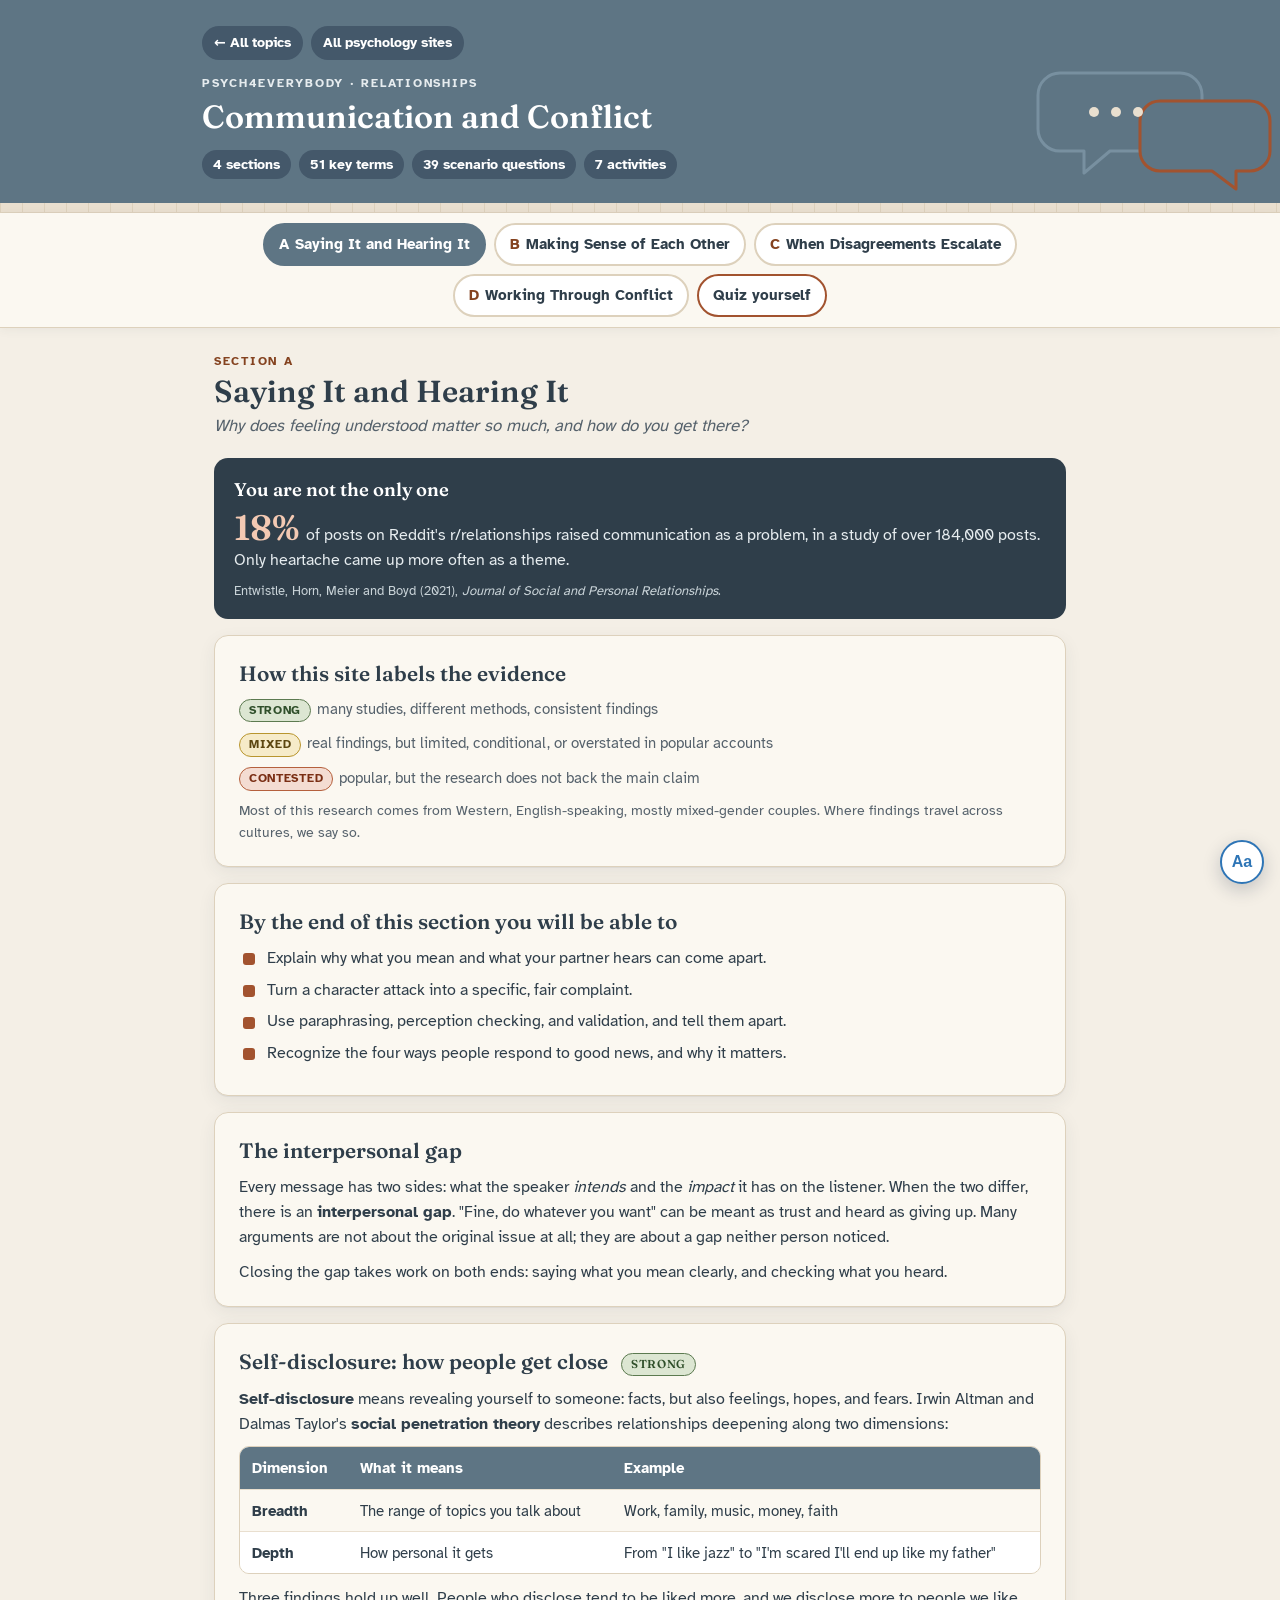
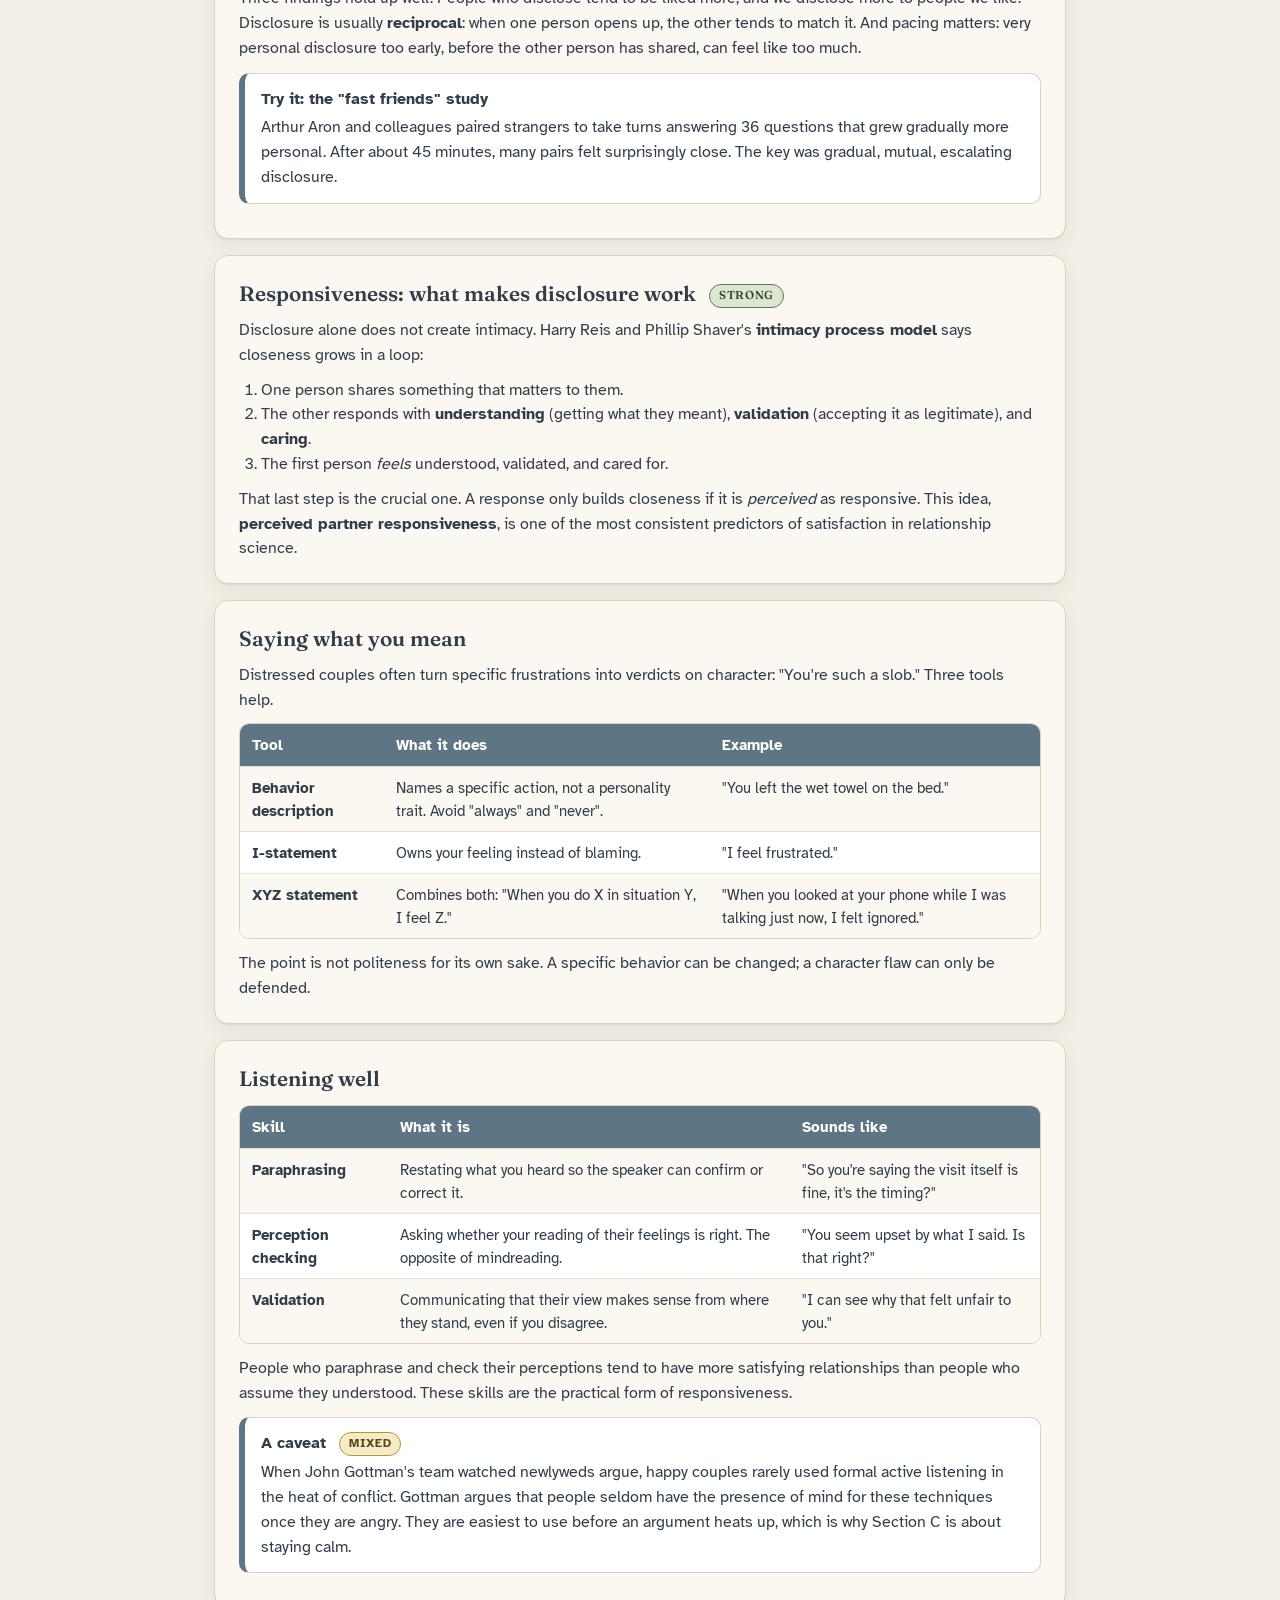
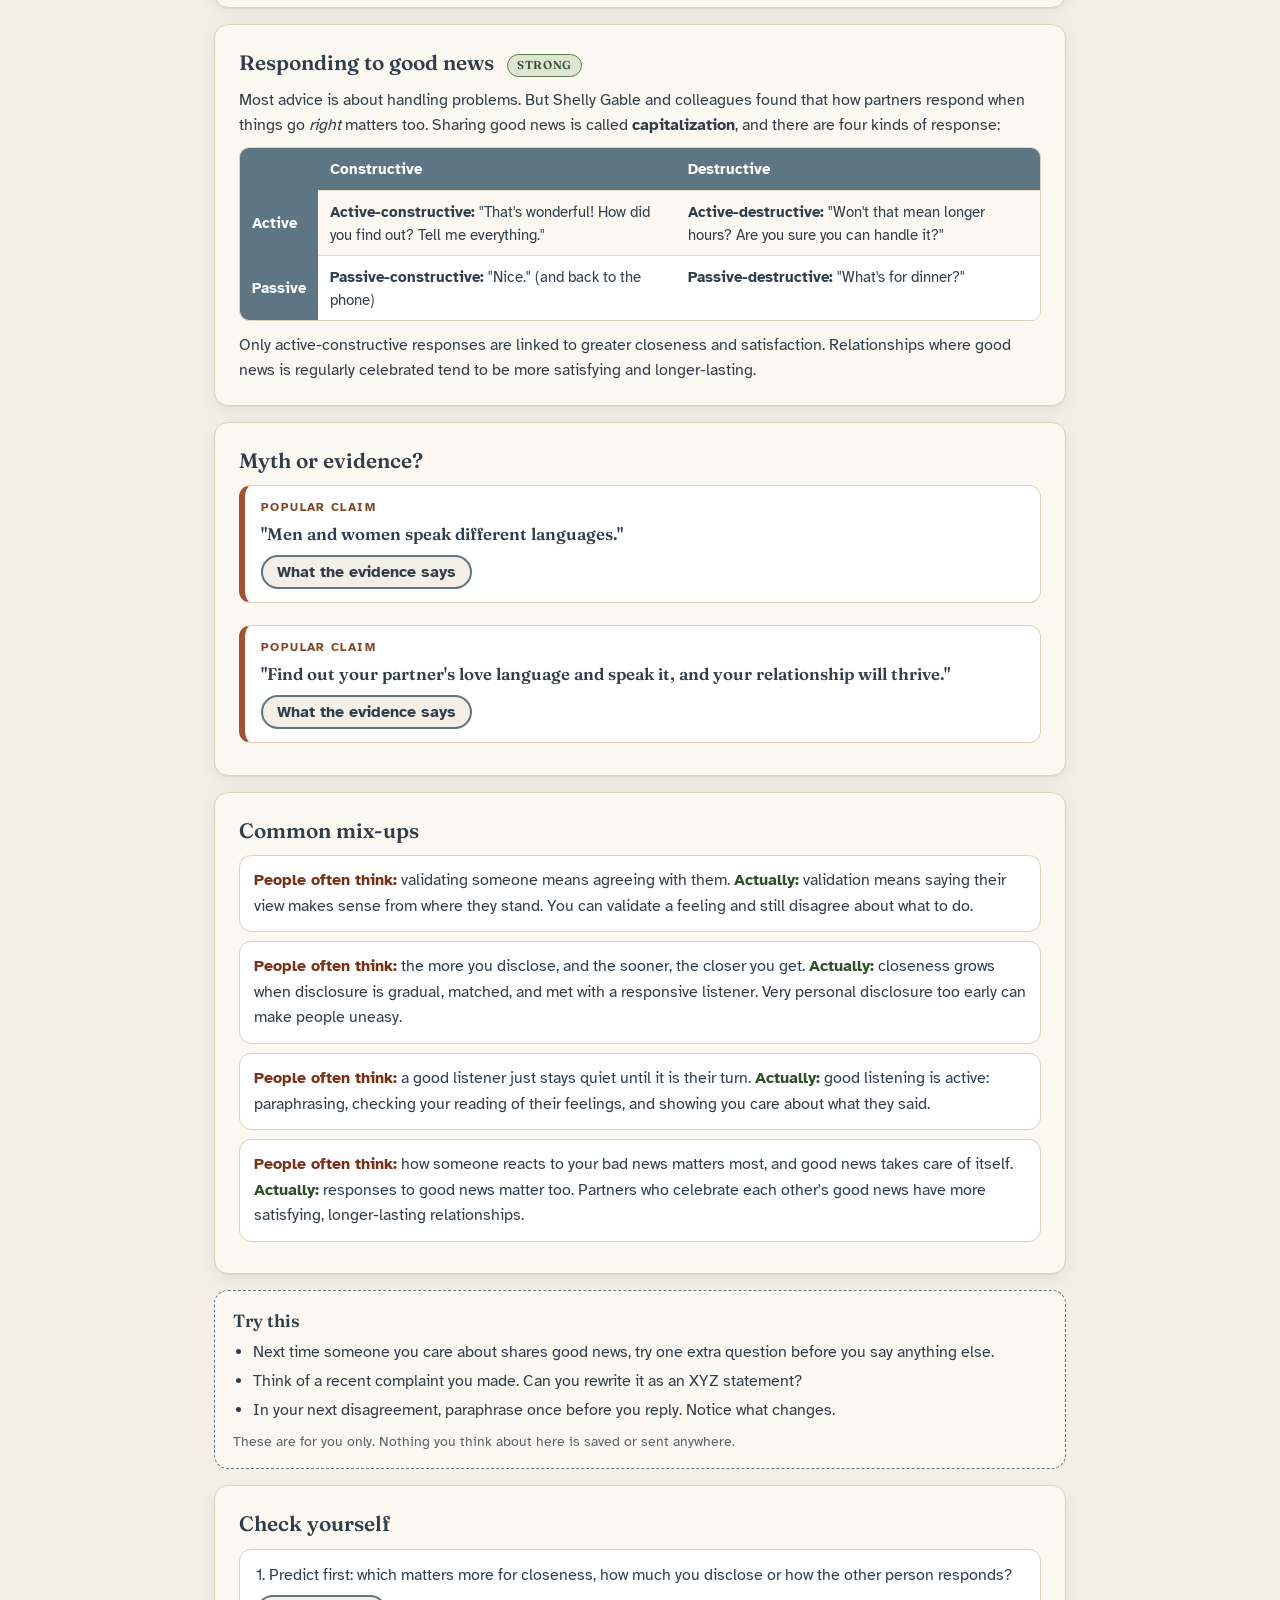
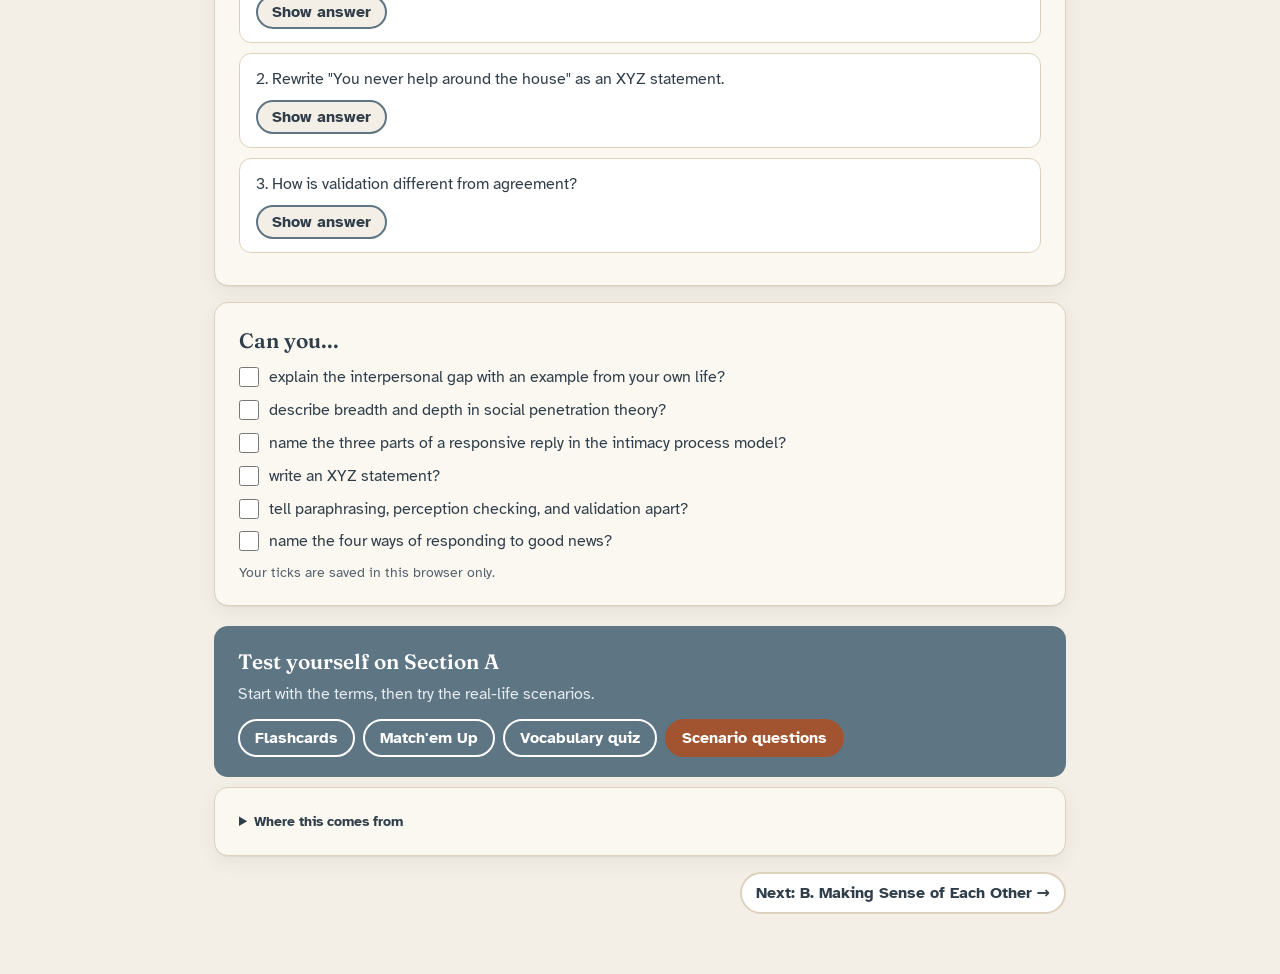
==== commit 43ea6605: "Add a link back to the landing page in the page headers Co-Authored-By: Claude Opus 5.5 <noreply@ant" ====
--- a/communication.html
+++ b/communication.html
@@ -3,8 +3,12 @@
 <head>
 <meta charset="UTF-8">
 <meta name="viewport" content="width=device-width, initial-scale=1.0">
-<meta name="robots" content="noindex, nofollow">
 <title>Communication and Conflict | Psych4Everybody</title>
+<link rel="canonical" href="https://psych4everybody.github.io/psych4everybody/communication.html">
+<meta property="og:type" content="article">
+<meta property="og:title" content="Communication and Conflict | Psych4Everybody">
+<meta property="og:description" content="Why the same arguments keep happening, and what the research says helps.">
+<meta property="og:url" content="https://psych4everybody.github.io/psych4everybody/communication.html">
 <meta name="description" content="Why the same arguments keep happening, and what the research says helps. A free, plain-language guide for adults.">
 <link rel="stylesheet" href="assets/style.css">
 <link rel="stylesheet" href="assets/dark.css">
@@ -24,6 +28,7 @@
   <div class="inner">
     <div class="header-links">
       <a class="back-link" href="index.html">&larr; All topics</a>
+      <a class="back-link" href="/landing-page/">All psychology sites</a>
     </div>
     <div class="eyebrow">Psych4Everybody &middot; Relationships</div>
     <h1>Communication and Conflict</h1>
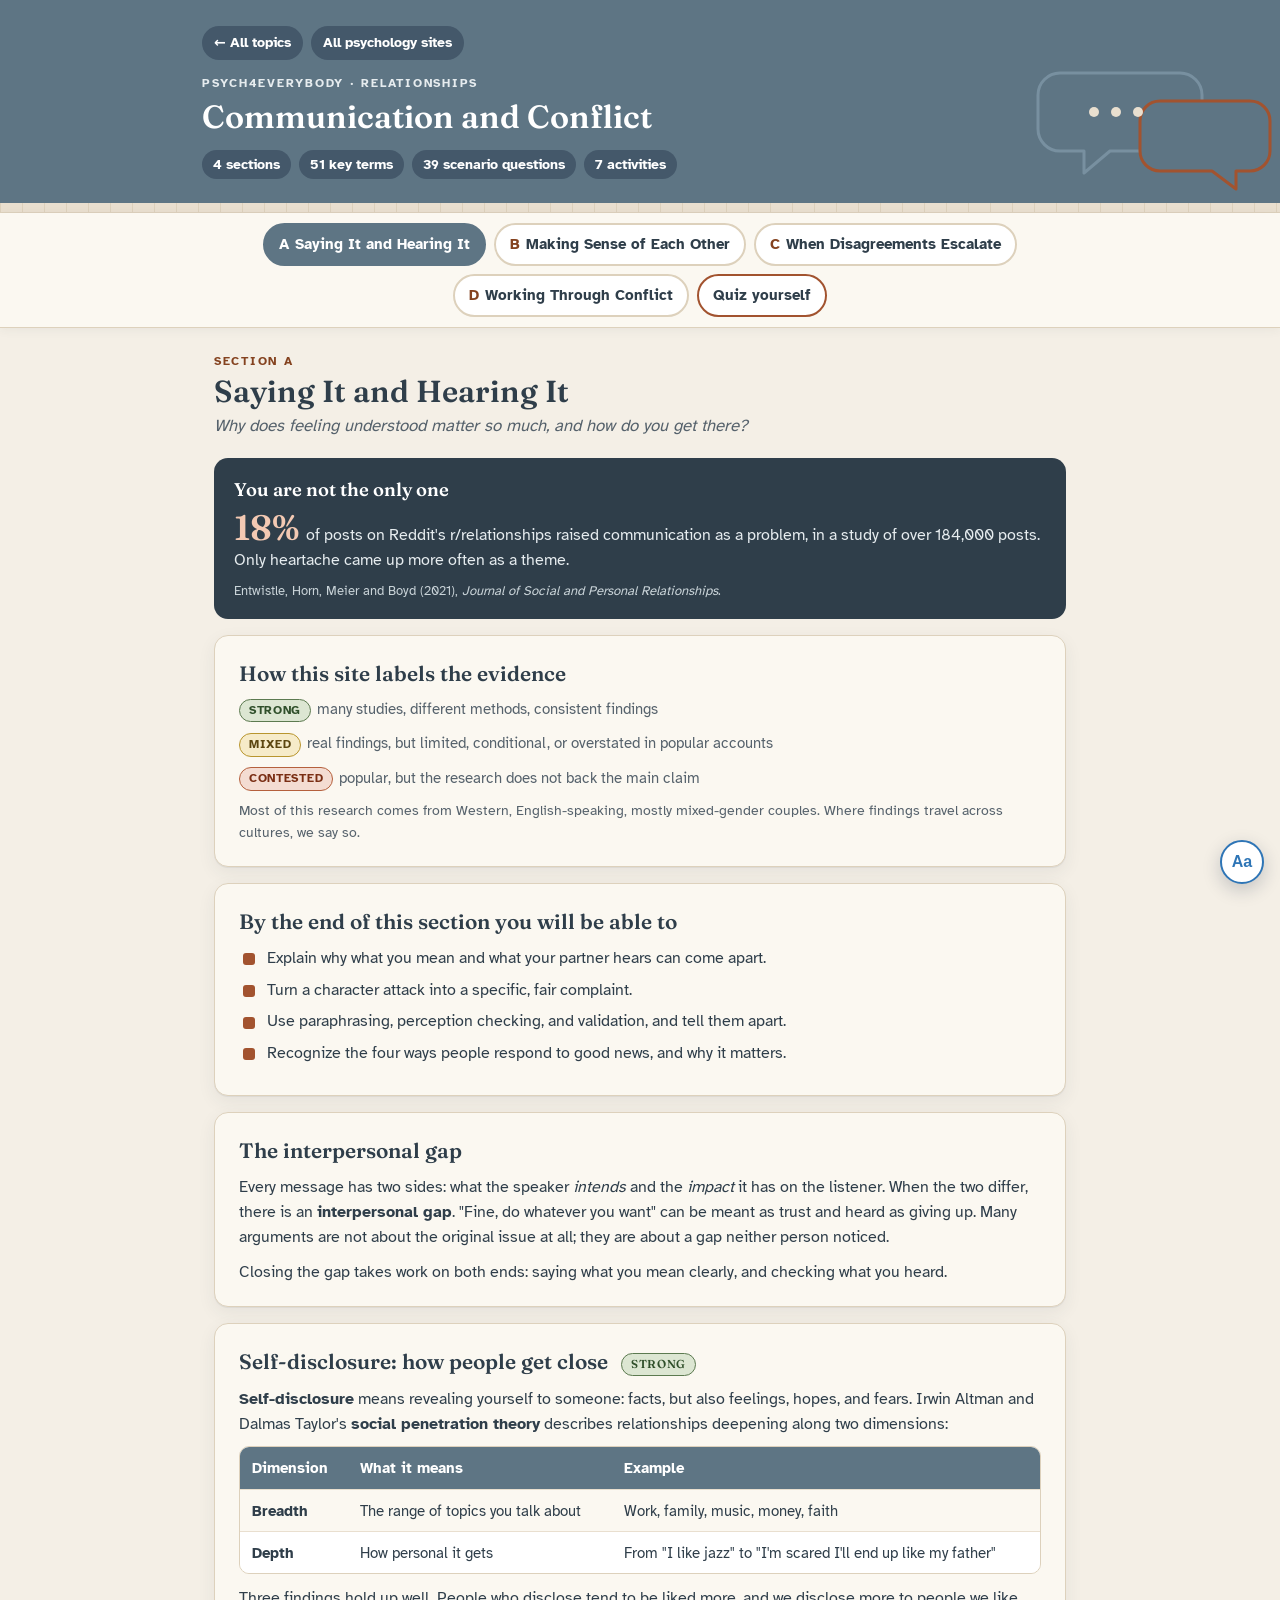
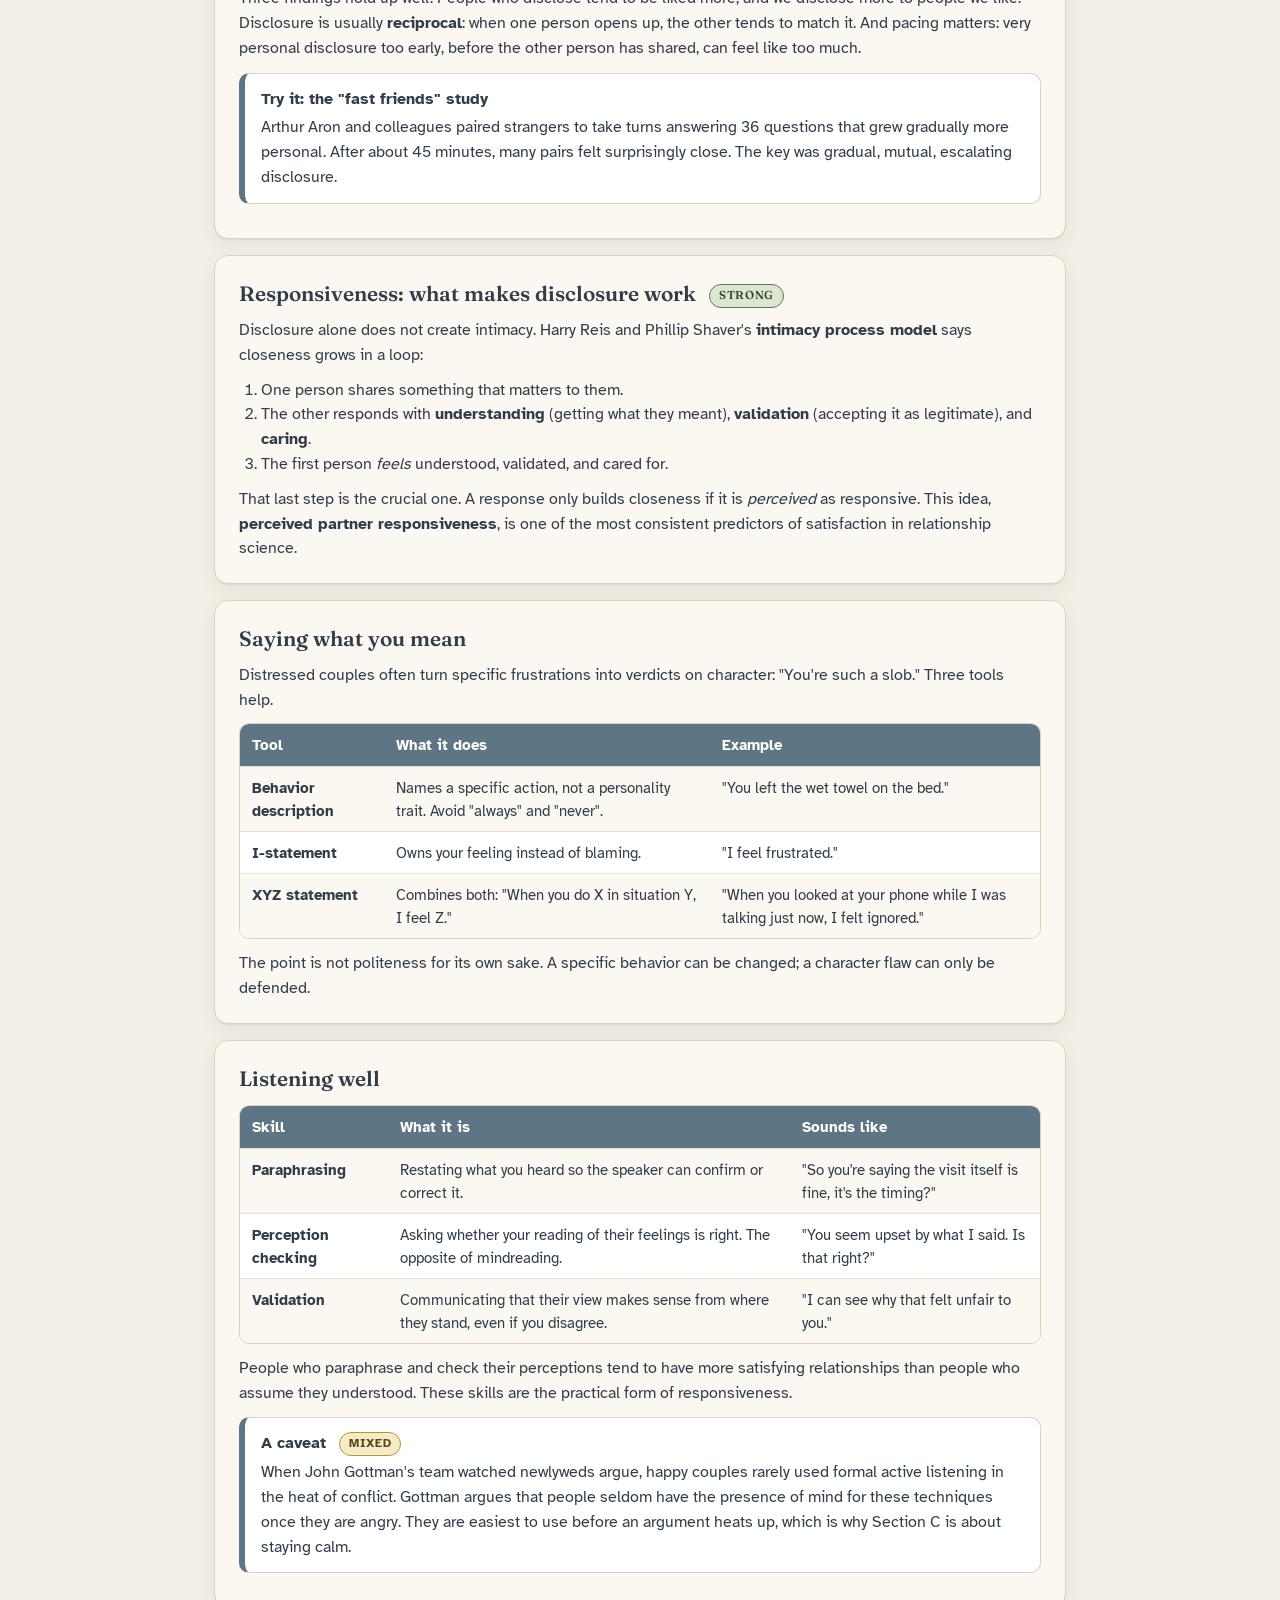
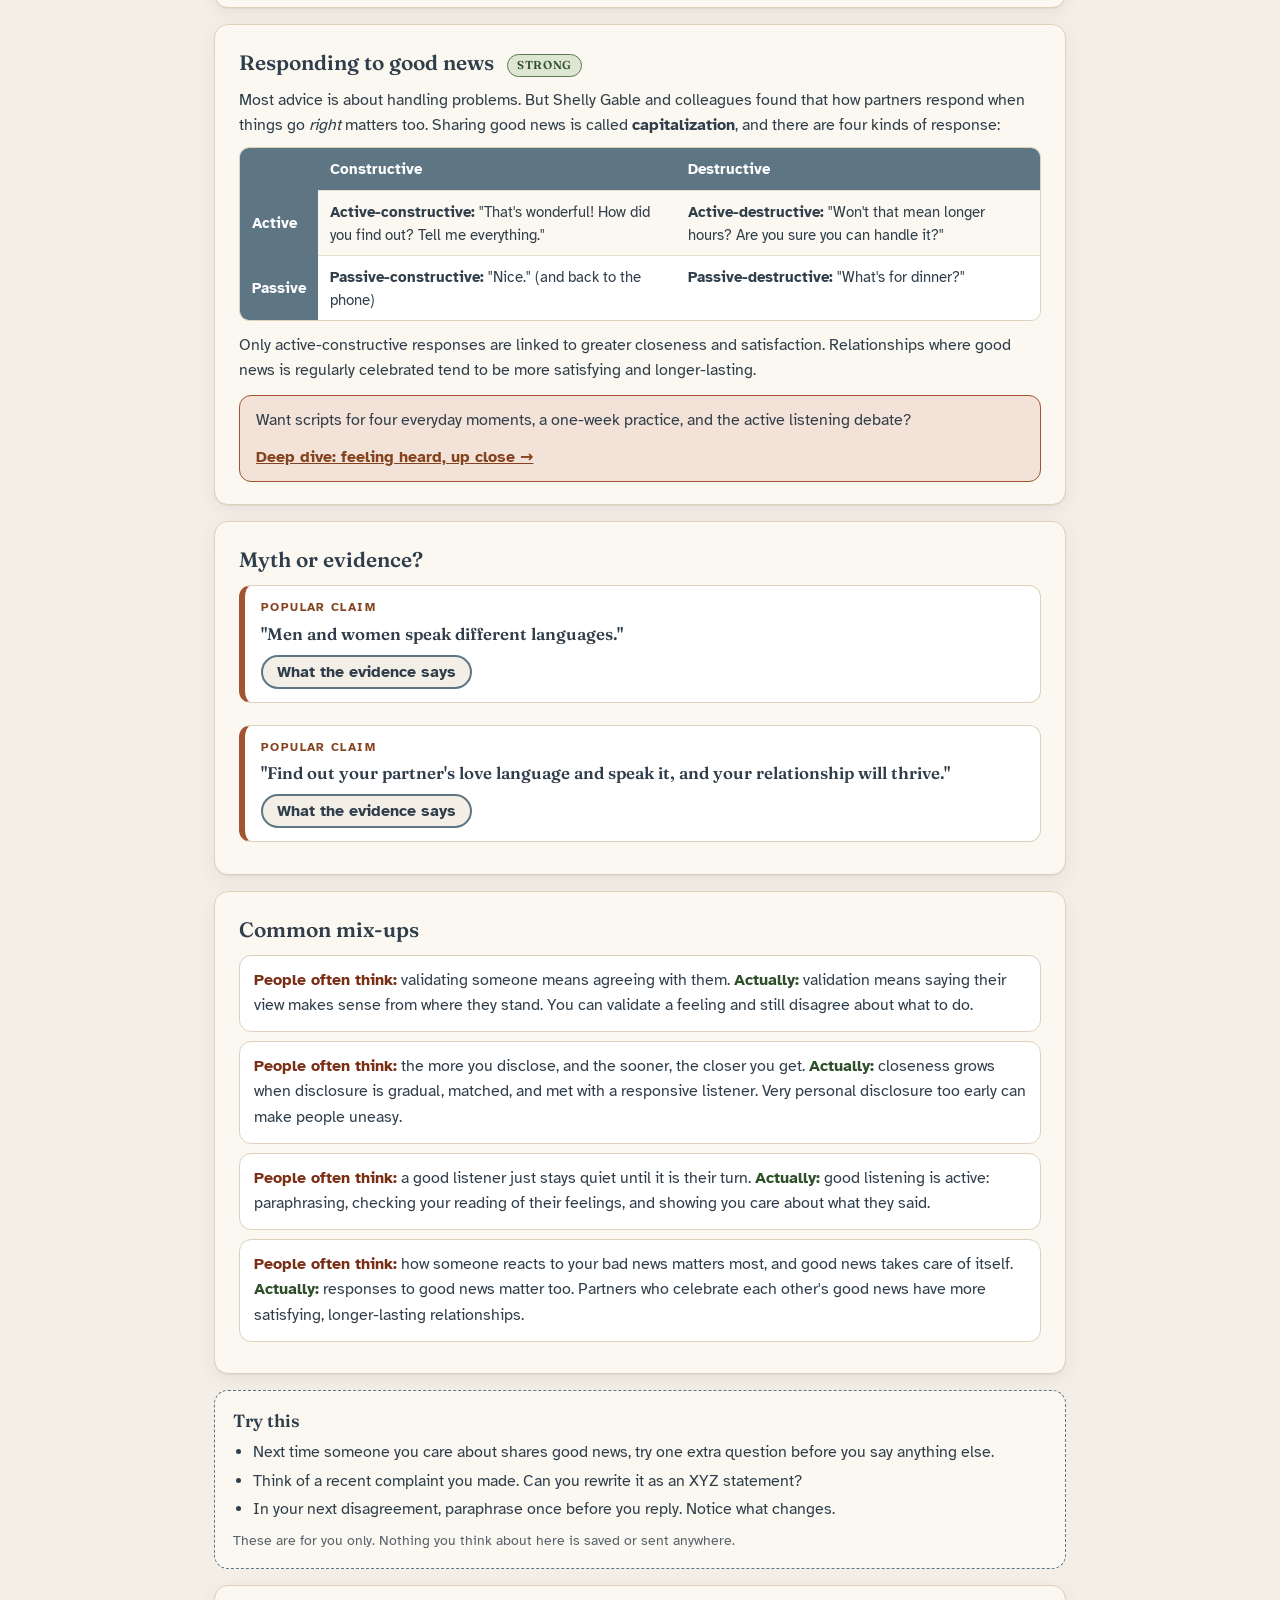
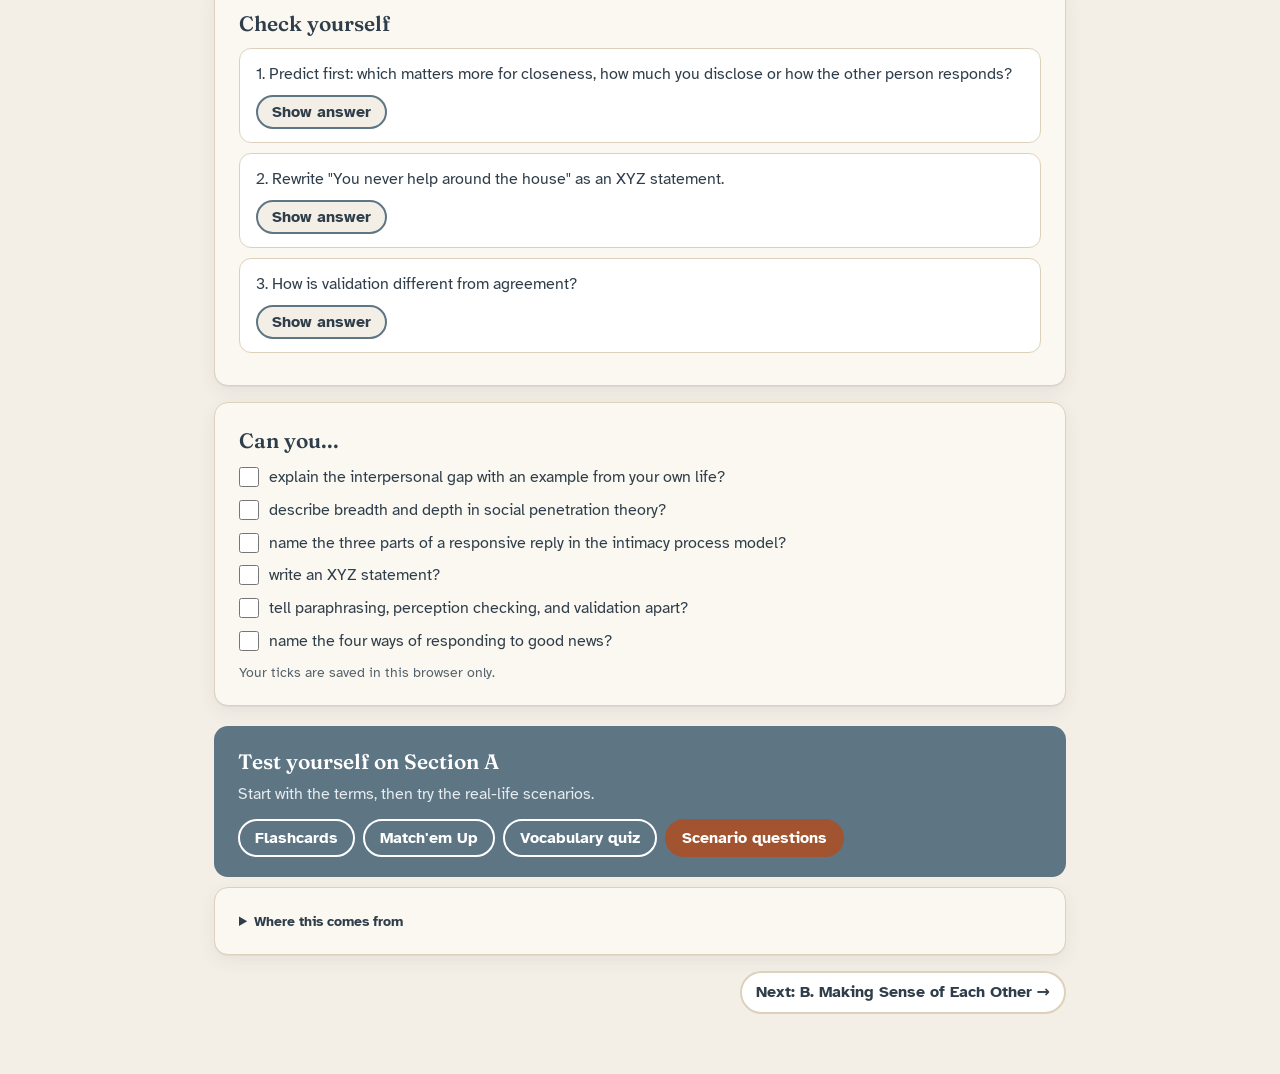
==== commit e014ad7d: "Add "Feeling Heard, Up Close" deep-dive page Companion to Section A: responsiveness, good-news respo" ====
--- a/communication.html
+++ b/communication.html
@@ -140,6 +140,7 @@
       <tr><th>Passive</th><td><b>Passive-constructive:</b> "Nice." (and back to the phone)</td><td><b>Passive-destructive:</b> "What's for dinner?"</td></tr>
     </table></div>
     <p>Only active-constructive responses are linked to greater closeness and satisfaction. Relationships where good news is regularly celebrated tend to be more satisfying and longer-lasting.</p>
+    <div class="deeper"><span>Want scripts for four everyday moments, a one-week practice, and the active listening debate?</span><a href="feeling-heard.html">Deep dive: feeling heard, up close &rarr;</a></div>
   </div>
 
   <div class="card">
@@ -380,6 +381,7 @@
     </table></div>
     <p><b>Contempt</b> is the most corrosive. It communicates that you see your partner as beneath you.</p>
     <div class="callout"><b class="t">It gets under your skin</b>Hostile conflict raises heart rate, blood pressure, and stress hormones, and can weaken immune function. In one study, people with ongoing conflict at home were about two and a half times more likely to catch a cold when exposed to the virus in a lab.</div>
+    <div class="deeper"><span>Want example scripts, a 20-minute practice, and a closer look at the research?</span><a href="four-horsemen.html">Deep dive: the four horsemen, up close &rarr;</a></div>
   </div>
 
   <div class="card">
--- a/assets/p4e.css
+++ b/assets/p4e.css
@@ -59,3 +59,93 @@
 html[data-theme="dark"] .reflect,html[data-theme="dark"] .safety{background:#1F2830;}
 html[data-theme="dark"] .hook{background:#101820;}
 .safety p+p,.hook p+p{margin-top:8px;}
+
+/* =====================================================================
+   Lesson template components (deep-dive pages).
+   Standfirst, key points, predict-first opener, "instead of / try" scripts,
+   study box, practice card, therapy-speak decoder, and "mark as tried".
+   ===================================================================== */
+.site-header .dek{font-size:1.06rem;color:#E6ECEF;max-width:560px;margin-top:6px;}
+
+/* Key points: numbered, bold lead-in, one or two sentences each */
+.keypoints{counter-reset:kp;list-style:none;margin:4px 0 0;}
+.keypoints li{counter-increment:kp;position:relative;padding-left:40px;margin-bottom:10px;}
+.keypoints li::before{content:counter(kp);position:absolute;left:0;top:0;width:27px;height:27px;border-radius:50%;
+  background:var(--rust);color:#fff;font-weight:700;font-size:.9rem;display:flex;align-items:center;justify-content:center;}
+.keypoints li b{color:var(--ink);}
+
+/* Predict-first opener (reuses the .check-q reveal) */
+.check-q.predict{border-left:6px solid var(--slate);}
+.check-q.predict .claim{font-family:'Fraunces',Georgia,serif;font-weight:600;font-size:1.05rem;}
+.check-q.predict .claim::before{content:"Predict first";display:block;font-family:'Atkinson Hyperlegible',system-ui,sans-serif;
+  font-size:.72rem;font-weight:700;letter-spacing:.12em;text-transform:uppercase;color:var(--slate-dark);margin-bottom:4px;}
+
+/* "Instead of / Try" scripts */
+.script{display:grid;gap:8px;margin:10px 0 12px;}
+.script .line{border-radius:10px;padding:11px 14px 11px 14px;border:1px solid var(--sand-2);background:#fff;}
+.script .line .lbl{display:block;font-size:.72rem;font-weight:700;letter-spacing:.12em;text-transform:uppercase;margin-bottom:3px;}
+.script .instead{border-left:6px solid var(--no-line);}
+.script .instead .lbl{color:var(--no);}
+.script .try{border-left:6px solid var(--ok-line);}
+.script .try .lbl{color:var(--ok);}
+.why{font-size:.96rem;}
+.why b:first-child{color:var(--slate-dark);}
+
+/* Study box: What they did / What they found / What it can't tell us */
+.study{border:2px solid var(--slate);border-radius:var(--radius);overflow:hidden;margin-bottom:16px;background:var(--paper-2);box-shadow:var(--shadow);}
+.study .study-head{background:var(--slate);color:#fff;padding:12px 20px;}
+.study .study-head .kicker{font-size:.74rem;font-weight:700;letter-spacing:.14em;text-transform:uppercase;color:#E6ECEF;}
+.study .study-head h3{font-family:'Fraunces',Georgia,serif;font-weight:600;font-size:1.2rem;color:#fff;margin:2px 0 0;}
+.study .study-body{padding:16px 20px;}
+.study dl{display:grid;grid-template-columns:170px 1fr;gap:12px 16px;}
+.study dt{font-weight:700;color:var(--slate-dark);}
+.study dd p+p,.study dd ul{margin-top:6px;}
+.study dd ul{margin-left:20px;}
+.study dt.cant{color:var(--rust-dark);}
+@media(max-width:560px){.study dl{grid-template-columns:1fr;gap:4px;}.study dd{margin-bottom:10px;}}
+
+/* Practice card */
+.practice{background:#fff;border:2px solid var(--rust);border-radius:var(--radius);padding:20px 22px;margin-bottom:16px;box-shadow:var(--shadow);}
+.practice .kicker{font-size:.74rem;font-weight:700;letter-spacing:.14em;text-transform:uppercase;color:var(--rust-dark);}
+.practice h3{font-family:'Fraunces',Georgia,serif;font-weight:600;font-size:1.3rem;margin:2px 0 6px;}
+.practice .meta{display:flex;flex-wrap:wrap;gap:8px;margin:6px 0 12px;}
+.practice .meta span{font-size:.85rem;font-weight:700;background:var(--rust-pale);color:var(--rust-dark);padding:3px 11px;border-radius:999px;}
+.practice h4{font-size:1.02rem;margin:14px 0 6px;}
+.practice ol.do{margin:4px 0 6px 22px;}
+.practice ol.do li{margin-bottom:7px;}
+.practice .keep{background:var(--paper-2);border-left:6px solid var(--slate);border-radius:0 10px 10px 0;padding:11px 14px;margin-top:12px;}
+.tried-btn{margin-top:14px;background:var(--paper);border:2px solid var(--rust);color:var(--ink);font-weight:700;border-radius:999px;padding:7px 16px;cursor:pointer;}
+.tried-btn:hover{background:var(--rust-pale);}
+.tried-btn[aria-pressed="true"]{background:var(--rust);color:#fff;}
+.tried-btn[aria-pressed="true"]::before{content:"\2713  ";}
+
+/* Therapy-speak decoder */
+.decoder{display:grid;gap:12px;}
+.decode{border:1px solid var(--sand-2);border-radius:12px;background:#fff;overflow:hidden;}
+.decode .phrase{font-family:'Fraunces',Georgia,serif;font-weight:600;font-size:1.05rem;padding:11px 16px;background:var(--sand);}
+.decode .cols{display:grid;grid-template-columns:1fr 1fr;}
+.decode .cols div{padding:11px 16px;font-size:.96rem;}
+.decode .cols div+div{border-left:1px solid var(--sand-2);}
+.decode .cols .lbl{display:block;font-size:.72rem;font-weight:700;letter-spacing:.12em;text-transform:uppercase;color:var(--muted);margin-bottom:3px;}
+.decode .cols .research .lbl{color:var(--ok);}
+@media(max-width:560px){.decode .cols{grid-template-columns:1fr;}.decode .cols div+div{border-left:0;border-top:1px solid var(--sand-2);}}
+
+/* "Go deeper" link card on unit pages */
+.deeper{display:flex;justify-content:space-between;align-items:center;gap:12px;flex-wrap:wrap;background:var(--rust-pale);
+  border:1px solid var(--rust);border-radius:12px;padding:12px 16px;margin-top:12px;}
+.deeper a{font-weight:700;color:var(--rust-dark);}
+
+/* Dark theme for the template components */
+html[data-theme="dark"] .script .line,html[data-theme="dark"] .practice,html[data-theme="dark"] .decode{background:var(--card);}
+html[data-theme="dark"] .study{background:var(--paper-2);}
+html[data-theme="dark"] .study .study-head{background:#3f5260;}
+html[data-theme="dark"] .decode .phrase{background:var(--sand);}
+html[data-theme="dark"] .practice .keep{background:#1F2830;}
+html[data-theme="dark"] .practice .meta span{background:#3a2a22;color:#F3C9B3;}
+html[data-theme="dark"] .deeper{background:#3a2a22;}
+html[data-theme="dark"] .deeper a{color:#F3C9B3;}
+html[data-theme="dark"] .tried-btn{background:var(--card);}
+html[data-theme="dark"] .tried-btn[aria-pressed="true"]{background:var(--rust);}
+@media print{.tried-btn{display:none;}}
+html[data-theme="dark"] .study dt,html[data-theme="dark"] .why b:first-child,html[data-theme="dark"] .check-q.predict .claim::before{color:#A9C0CF;}
+html[data-theme="dark"] .study dt.cant{color:var(--rust-dark);}
